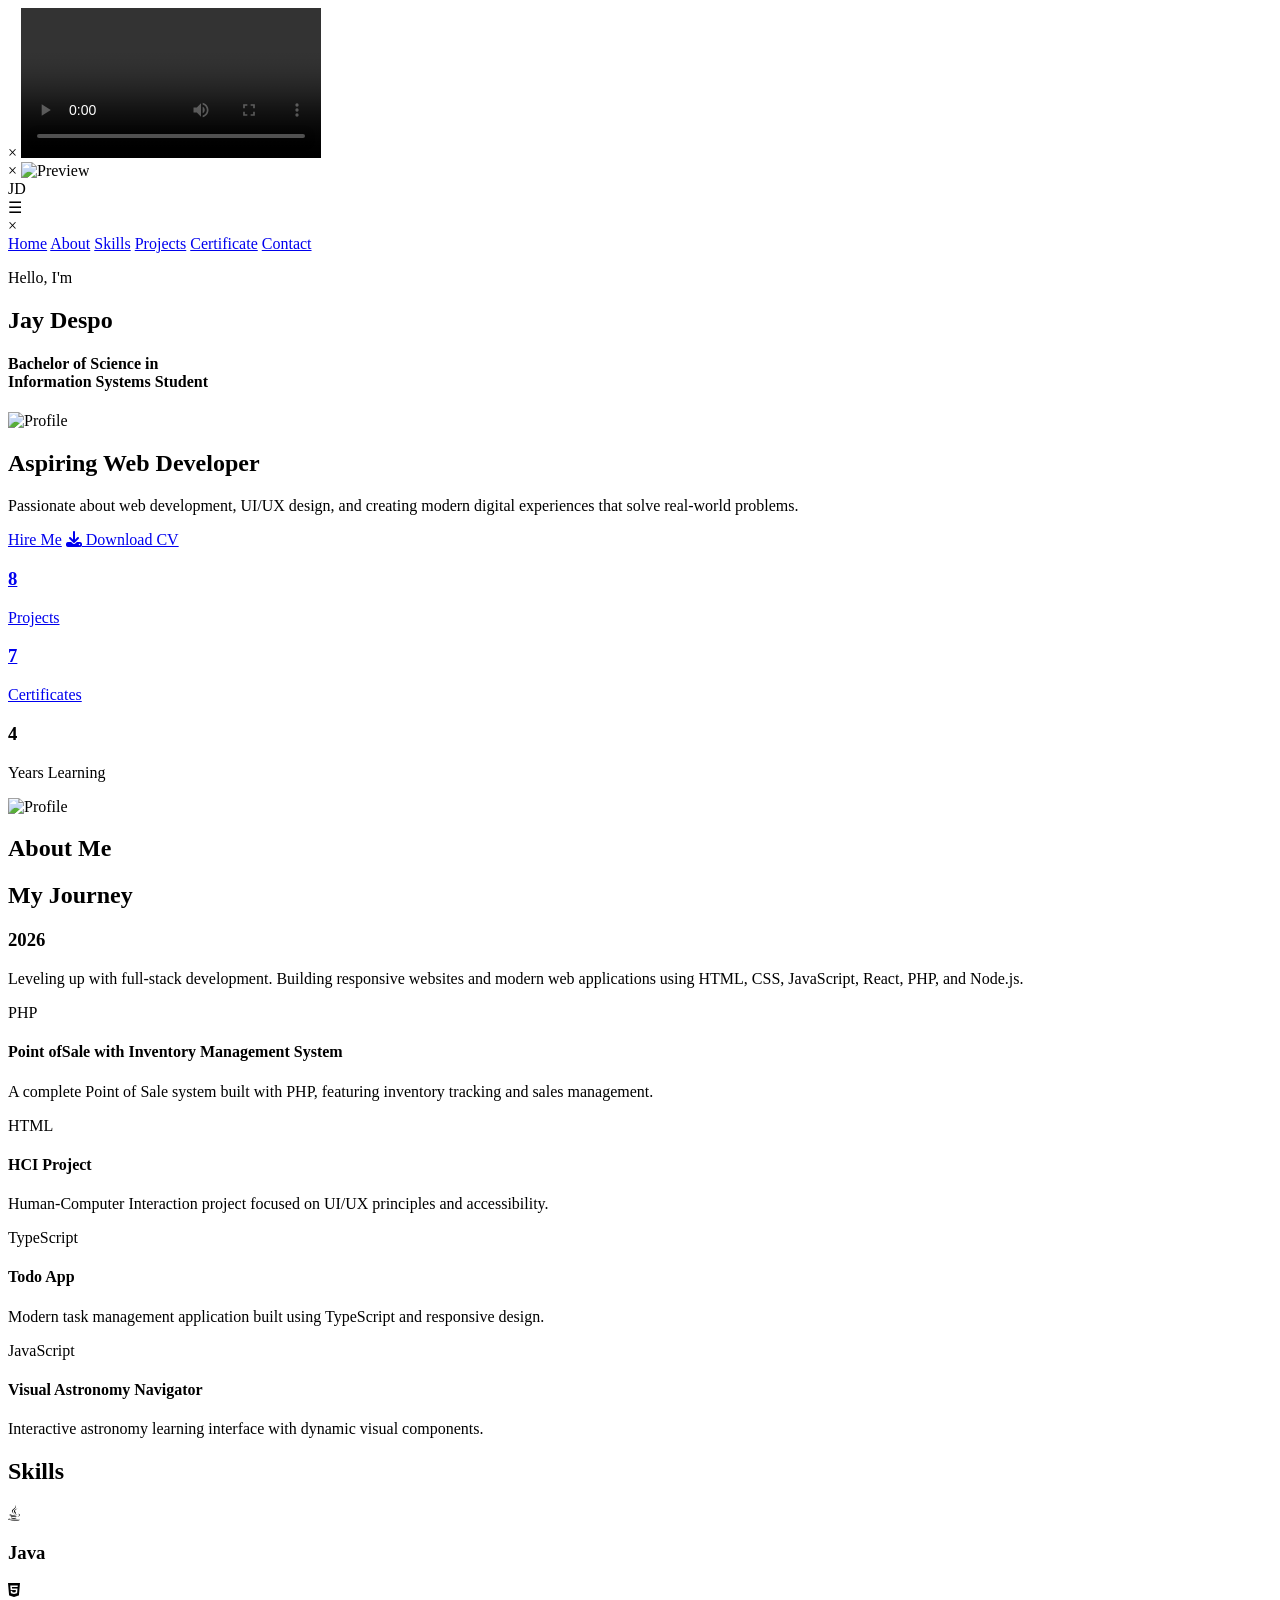
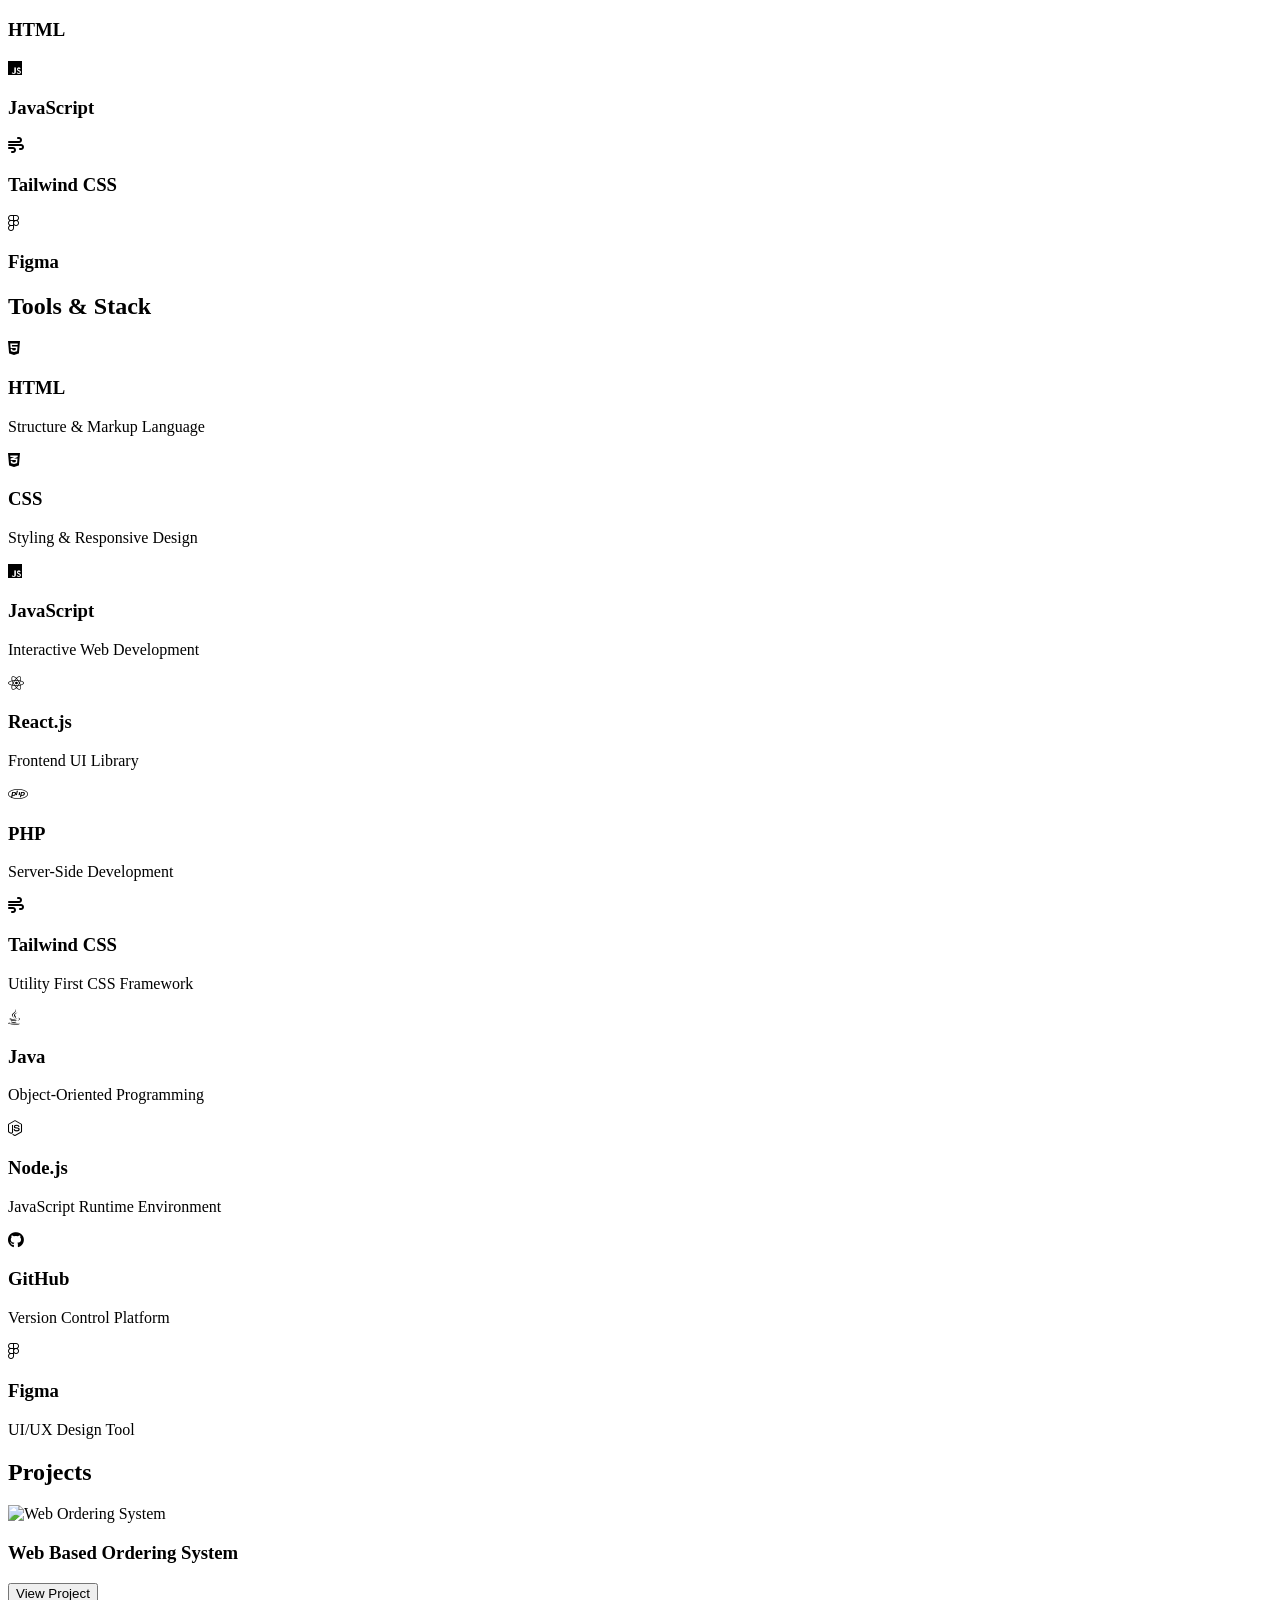
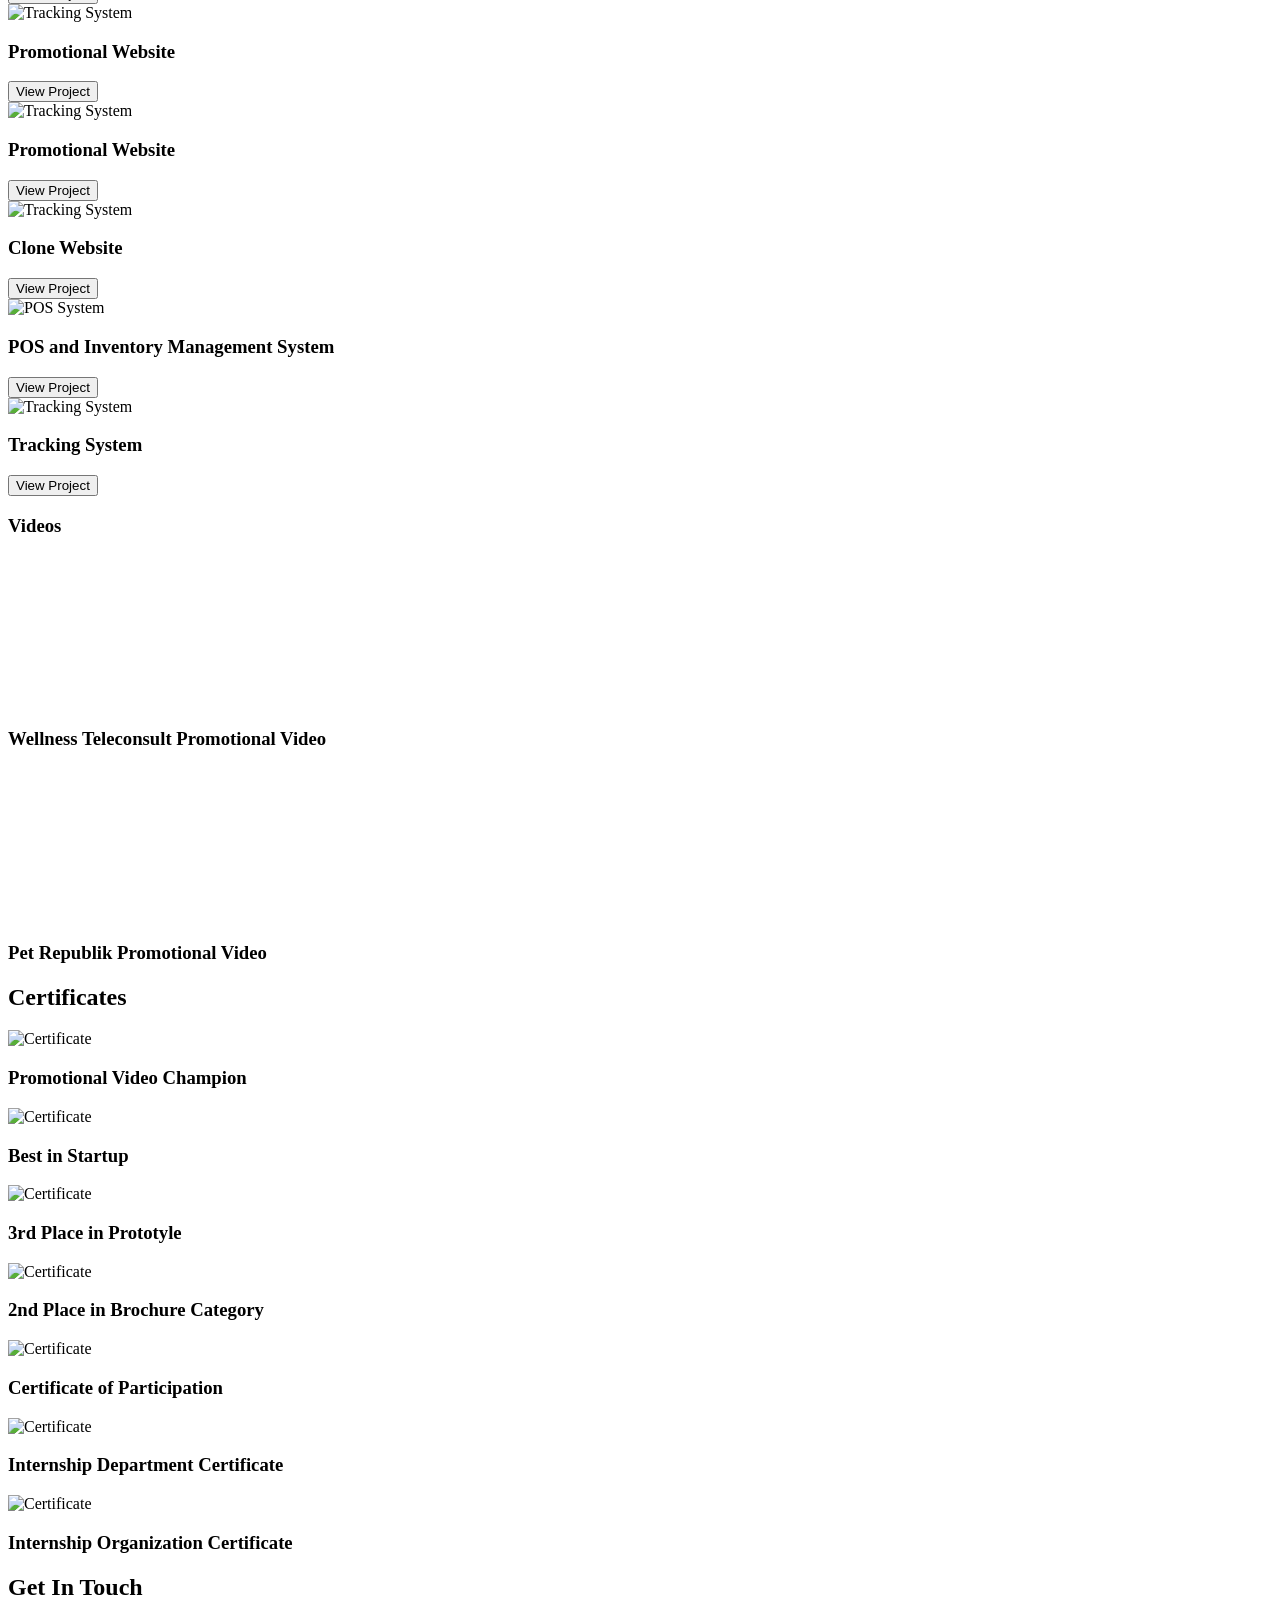
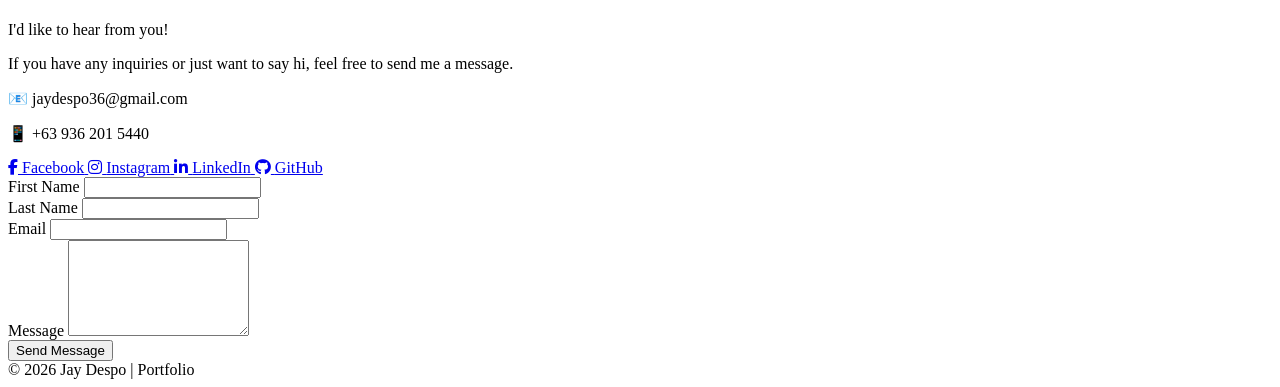
==== index.html @ 3d07c94f "Add initial portfolio website structure Initial commit of the portfolio website including sections f" ====
<!DOCTYPE html>
<html lang="en">
<head>
<meta charset="UTF-8">
<meta name="viewport" content="width=device-width, initial-scale=1.0">
<link rel="stylesheet"
href="https://cdnjs.cloudflare.com/ajax/libs/font-awesome/6.5.2/css/all.min.css">
<title>Jay Despo Portfolio</title>
<link rel="stylesheet" href="style.css">
</head>

<div id="videoModal" class="video-modal">
    <span class="close-modal">&times;</span>

    <video id="modalVideo" controls autoplay>
        Your browser does not support the video tag.
    </video>
</div>
<body>
<div class="lightbox" id="lightbox">
    <span class="close" id="closeLightbox">&times;</span>
    <img id="lightboxImg" src="" alt="Preview">
</div>

<nav>
    <div class="logo">JD</div>

    <div class="hamburger" id="hamburger">☰</div>

    <div class="sidebar" id="sidebar">
        <div class="close-btn" id="closeBtn">&times;</div>

        <a href="#home">Home</a>
        <a href="#about">About</a>
        <a href="#skills">Skills</a>
        <a href="#projects">Projects</a>
        <a href="#certificate">Certificate</a>
        <a href="#contact">Contact</a>
    </div>
</nav>

<!-- HOME -->

<section id="home" class="hero">

    <div class="hero-content">

        <div class="hero-left">

            <p class="intro">Hello, I'm</p>

            <h1>Jay Despo</h1>
           <h4 class="highlight">
            Bachelor of Science in
            <br class="mobile-br">
            Information Systems Student
            </h4>
            <div class="mobile-profile">
                <div class="profile-circle">
                <img src="image/MEEE.png" alt="Profile">
                </div>
            </div>
            <h2>Aspiring Web Developer</h2>
            <p class="description">
                Passionate about web development, UI/UX design,
                and creating modern digital experiences that solve
                real-world problems.
            </p>

            <div class="hero-buttons">
                <a href="#contact" class="btn primary">Hire Me</a>
                <a href="CV/DESPO_CV.pdf" download="Jay_Despo_CV.pdf" class="btn secondary">
                <i class="fas fa-download"></i> Download CV
                </a>
            </div>

            <div class="stats">

                <a href="#projects" class="stat-box">
                    <h3>8</h3>
                    <p>Projects</p>
                </a>

                <a href="#certificate" class="stat-box">
                    <h3>7</h3>
                    <p>Certificates</p>
                </a>

                <div class="stat-box">
                    <h3>4</h3>
                    <p>Years Learning</p>
                </div>

            </div>

        </div>

        <div class="hero-right">

            <div class="profile-circle">
                <img src="image/MEEE.png" alt="Profile">
            </div>

        </div>

    </div>

</section>

<!-- ABOUT -->

<section id="about">

    <h2 class="section-title">About Me</h2>
       <!-- <div class="about-content">
            <p>
                I am a Information System student with progressive experience in software development 
                and system implementation throughout my academic journey. During my first year, I developed a 
                basic Point of Sale (POS) system as part of my Programming 2 subject, which helped establish my 
                foundational programming skills.
            </p>
            <p>
                In my second year, I enhanced my technical capabilities by developing a POS system integrated with an 
                inventory management system. In addition, I participated in the development of a prototype startup project, 
                which strengthened my understanding of system design, planning, and user interface development.
            </p>
            <p>
                In my third year, I focused on web development by creating a promotional website. I also completed my 
                capstone project and research paper, further improving my analytical, problem-solving, and documentation skills.
            </p>
            <p>
                In my fourth year, I finalized my capstone project and completed my internship at the Panabo City Hall, 
                where I gained practical experience in a professional environment and further developed my technical, 
                communication, and teamwork skills.
            </p>
        </div> -->

<h2 class="section-title">My Journey</h2>
    

    <div class="timeline">

        <div class="timeline-year">
            <div class="year-dot"></div>
            <h3>2026</h3>
        </div>

            <div class="timeline-content">

                <p class="timeline-intro">
                    Leveling up with full-stack development. Building responsive
                    websites and modern web applications using HTML, CSS,
                    JavaScript, React, PHP, and Node.js.
                </p>

                <div class="timeline-card">
                    <span class="timeline-badge php">PHP</span>
                    <h4>Point ofSale with Inventory Management System</h4>
                    <p>
                        A complete Point of Sale system built with PHP,
                        featuring inventory tracking and sales  management.
                    </p>
                </div>

                <div class="timeline-card">
                    <span class="timeline-badge html">HTML</span>
                    <h4>HCI Project</h4>
                    <p>
                        Human-Computer Interaction project focused on
                        UI/UX principles and accessibility.
                    </p>
                </div>

                <div class="timeline-card">
                    <span class="timeline-badge ts">TypeScript</span>
                    <h4>Todo App</h4>
                    <p>
                        Modern task management application built using
                        TypeScript and responsive design.
                    </p>
                </div>

                <div class="timeline-card">
                    <span class="timeline-badge js">JavaScript</span>
                    <h4>Visual Astronomy Navigator</h4>
                    <p>
                        Interactive astronomy learning interface with
                        dynamic visual components.
                    </p>
                </div>
        </div>
    </div>
</section>
<!-- <section id="about">

    <h2 class="section-title">About Me</h2>

    <div class="about-content">
        <p>
            I am Jay Despo, an aspiring web developer passionate
            about creating modern websites and digital solutions.
            I enjoy learning new technologies and building projects
            that improve user experiences.
        </p>
    </div>

</section> -->
<!-- TOOLS & STACK -->
 <!-- SKILLS -->
<section id="skills">

    <h2 class="section-title">Skills</h2>

    <div class="skills-container">

        <div class="skill-card">
            <i class="fab fa-java"></i>
            <h3>Java</h3>
        </div>

        <div class="skill-card">
            <i class="fab fa-html5"></i>
            <h3>HTML</h3>
        </div>

        <div class="skill-card">
            <i class="fab fa-js"></i>
            <h3>JavaScript</h3>
        </div>

        <div class="skill-card">
            <i class="fas fa-wind"></i>
            <h3>Tailwind CSS</h3>
        </div>

        <div class="skill-card">
            <i class="fab fa-figma"></i>
            <h3>Figma</h3>
        </div>

    </div>

</section>
<section id="tools">
    <h2 class="section-title">Tools & Stack</h2>
    <div class="tools-grid">
        <div class="tool-card">
            <i class="fab fa-html5"></i>
            <div>
                <h3>HTML</h3>
                <p>Structure & Markup Language</p>
            </div>
        </div>

        <div class="tool-card">
            <i class="fab fa-css3-alt"></i>
            <div>
                <h3>CSS</h3>
                <p>Styling & Responsive Design</p>
            </div>
        </div>

        <div class="tool-card">
            <i class="fab fa-js"></i>
            <div>
                <h3>JavaScript</h3>
                <p>Interactive Web Development</p>
            </div>
        </div>

        <div class="tool-card">
            <i class="fab fa-react"></i>
            <div>
                <h3>React.js</h3>
                <p>Frontend UI Library</p>
            </div>
        </div>

        <div class="tool-card">
            <i class="fab fa-php"></i>
            <div>
                <h3>PHP</h3>
                <p>Server-Side Development</p>
            </div>
        </div>

        <div class="tool-card">
            <i class="fas fa-wind"></i>
            <div>
                <h3>Tailwind CSS</h3>
                <p>Utility First CSS Framework</p>
            </div>
        </div>

        <div class="tool-card">
            <i class="fab fa-java"></i>
            <div>
                <h3>Java</h3>
                <p>Object-Oriented Programming</p>
            </div>
        </div>

        <div class="tool-card">
            <i class="fab fa-node-js"></i>
            <div>
                <h3>Node.js</h3>
                <p>JavaScript Runtime Environment</p>
            </div>
        </div>

        <div class="tool-card">
            <i class="fab fa-github"></i>
            <div>
                <h3>GitHub</h3>
                <p>Version Control Platform</p>
            </div>
        </div>

        <div class="tool-card">
            <i class="fab fa-figma"></i>
            <div>
                <h3>Figma</h3>
                <p>UI/UX Design Tool</p>
            </div>
        </div>

    </div>

</section>

<!-- PROJECTS -->

<!-- PROJECTS -->
<section id="projects">

    <h2 class="section-title">Projects</h2>

    <div class="grid">

        <!-- Project 1 -->
        <div class="card">
            <img src="image/project1.png" alt="Web Ordering System">

            <div class="card-content">
                <h3>Web Based Ordering System</h3>

                <!-- <p>
                    A web-based ordering system that allows users to browse
                    products, place orders, and manage transactions through
                    a simple and user-friendly interface designed for online
                    food/business ordering.
                </p> -->

                <button class="view-btn"
                    onclick="openProject('https://petrepublik.shop/')">
                    View Project
                </button>
            </div>
        </div>

        <div class="card">
            <img src="image/entreppromotionalweb.png" alt="Tracking System">

            <div class="card-content">
                <h3>Promotional Website</h3>

                <!-- <p>
                    Wellness Teleconsult Application is dedicated to empowering individuals on their mental 
                    health journey. With a focus on compassion and innovation, we aim to foster resilience and 
                    understanding, building a healthier and more inclusive future for all.
                </p> -->
                <button class="view-btn"
                    onclick="openProject('https://wellnessteleconsultapp.framer.website/?fbclid=IwY2xjawSTUKdleHRuA2FlbQIxMQBzcnRjBmFwcF9pZAEwAAEeo2SmeFW7K7BgCJFvKSgXguCoanBTbcpC0aP1ct_quLiy9UyV2ppfsIj9LPI_aem_clH2IcFBm18TrBg6_8-9eQ')">
                    View Project
                </button>
            </div>
        </div>
        
         <div class="card">
            <img src="image/promotionalweb.png" alt="Tracking System">

            <div class="card-content">
                <h3>Promotional Website</h3>

                <!-- <p>
                    A frontend tracking system interface focused on organizing
                    and monitoring data visually, featuring a clean dashboard
                    layout for easier navigation and better user experience.
                </p> -->

                <button class="view-btn"
                    onclick="openProject('projects/promotional/TropicalPathway/index.html')">
                    View Project
                </button>
            </div>
        </div>

        <div class="card">
            <img src="image/sflix.png" alt="Tracking System">

            <div class="card-content">
                <h3>Clone Website</h3>

                <!-- <p>
                    A frontend tracking system interface focused on organizing
                    and monitoring data visually, featuring a clean dashboard
                    layout for easier navigation and better user experience.
                </p> -->

                <button class="view-btn"
                    onclick="openProject('projects/sflix/cloneweb/SFlix.html')">
                    View Project
                </button>
            </div>
        </div>

        <div class="card">
            <img src="image/project2.png" alt="POS System">

            <div class="card-content">
                <h3>POS and Inventory Management System</h3>

                <!-- <p>
                    A desktop-based Point of Sale and Inventory
                    Management System designed to efficiently track sales,
                    manage stock levels, and generate transaction records
                    for local business operations.
                </p> -->

                <button class="view-btn"
                    onclick="openProject('#')">
                    View Project
                </button>
            </div>
        </div>

        <!-- Project 2 -->


        <!-- Project 3 -->
        <div class="card">
            <img src="image/project3.png" alt="Tracking System">

            <div class="card-content">
                <h3>Tracking System</h3>
<!-- 
                <p>
                    A frontend tracking system interface focused on organizing
                    and monitoring data visually, featuring a clean dashboard
                    layout for easier navigation and better user experience.
                </p> -->

                <button class="view-btn"
                    onclick="openProject('#')">
                    View Project
                </button>
            </div>
        </div>
        
    </div>

<h3 class="videoss">Videos</h3>


<div class="gridd">

    <div class="cardd"
        onclick="window.open('image/Mindwell_Telehealth_Support (3).mp4', '_blank')">

        <video
            class="project-video"
            autoplay
            muted
            loop
            playsinline
            preload="auto">

            <source src="image/Mindwell_Telehealth_Support (3).mp4" type="video/mp4">
        </video>

        <div class="card-content">
            <h3>Wellness Teleconsult Promotional Video</h3>
        </div>
    </div>

    <div class="cardd"
        onclick="window.open('image/petrepublik.mp4', '_blank')">

        <video
            class="project-video"
            autoplay
            muted
            loop
            playsinline
            preload="auto">

            <source src="image/petrepublik.mp4" type="video/mp4">
        </video>

        <div class="card-content">
            <h3>Pet Republik Promotional Video</h3>
        </div>
    </div>

</div>




<!-- <div id="videoModal" class="video-modal">
    <span class="close-modal">&times;</span>

    <video id="modalVideo" controls autoplay>
        Your browser does not support the video tag.
    </video>
</div> -->



</section>

<!-- CERTIFICATE -->

<!-- <section id="certificate">

    <h2 class="section-title">Certificates</h2>

    <div class="certificate-grid">

        <div class="certificate">
            <img src="/image/certificate1.jpg" alt="Certificate 1">
        </div>

        <div class="certificate">
            <img src="/image/certificate2.jpg" alt="Certificate 2">
        </div>

    </div>

</section>

<!-- CONTACT -->
 <section id="certificate">

    <h2 class="section-title">Certificates</h2>

    <div class="grid">

        <div class="card">
            <img src="image/certificate1.png" alt="Certificate">
            <div class="card-content">
                <h3>Promotional Video Champion</h3>
                <p></p>
            </div>
        </div>

        <div class="card">
            <img src="image/certificate2.png" alt="Certificate">
            <div class="card-content">
                <h3>Best in Startup</h3>
                <p></p>
            </div>
        </div>
        <div class="card">
            <img src="image/certificatee.png" alt="Certificate">
            <div class="card-content">
                <h3>3rd Place in Prototyle</h3>
                <p></p>
            </div>
        </div>
        <div class="card">
            <img src="image/certificate6.png" alt="Certificate">
            <div class="card-content">
                <h3>2nd Place in Brochure Category</h3>
                <p></p>
            </div>
        </div>
         <div class="card">
            <img src="image/certificate7.png" alt="Certificate">
            <div class="card-content">
                <h3>Certificate of Participation</h3>
                <p></p>
            </div>
        </div>
        <div class="card">
            <img src="image/certificate3.png" alt="Certificate">
            <div class="card-content">
                <h3>Internship Department Certificate</h3>
                <p></p>
            </div>
        </div>
         <div class="card">
            <img src="image/certificate4.png" alt="Certificate">
            <div class="card-content">
                <h3>Internship Organization Certificate</h3>
                <p></p>
            </div>
        </div>

    </div>

</section>

<!-- <section id="contact" class="contact">

    <h2 class="section-title">Contact</h2>

    <p>Email: jaydespo36@email.com</p>
    <p>Phone: +63 936 201 5440</p>
    <p>Location: Panabo City Davao del Norte</p>

</section> --> 
 <section id="contact" class="contact-section">

        <div class="contact-container">

            <div class="contact-info">

                <h2>Get In Touch</h2>

                <p class="contact-subtitle">
                    I'd like to hear from you!
                </p>

                <p>
                    If you have any inquiries or just want to say hi,
                    feel free to send me a message.
                </p>

                <div class="contact-details">
                    <p>📧 jaydespo36@gmail.com</p>
                    <p>📱 +63 936 201 5440</p>
                </div>

<div class="social-links">

    <a href="https://www.facebook.com/jay.pasco.despo" target="_blank" class="social-btn">
        <i class="fab fa-facebook-f"></i>
        <span>Facebook</span>
    </a>

    <a href="https://www.instagram.com/stfu.jyyyyyy/" target="_blank" class="social-btn">
        <i class="fab fa-instagram"></i>
        <span>Instagram</span>
    </a>

    <a href="https://www.linkedin.com/in/despo-jay-977203312/" target="_blank" class="social-btn">
        <i class="fab fa-linkedin-in"></i>
        <span>LinkedIn</span>
    </a>

    <a href="https://github.com/jaydespo36-web" target="_blank" class="social-btn">
        <i class="fab fa-github"></i>
        <span>GitHub</span>
    </a>

</div>

            </div>

            <div class="contact-form">

                <form>

                    <div class="form-row">

                        <div class="input-group">
                            <label>First Name</label>
                            <input type="text">
                        </div>

                        <div class="input-group">
                            <label>Last Name</label>
                            <input type="text">
                        </div>

                    </div>

                    <div class="input-group">
                        <label>Email</label>
                        <input type="email">
                    </div>

                    <div class="input-group">
                        <label>Message</label>
                        <textarea rows="6"></textarea>
                    </div>

                    <button type="submit" class="send-btn">
                        Send Message
                    </button>

                </form>

            </div>

        </div>

    </section>

<footer>
    © 2026 Jay Despo | Portfolio
</footer>

<script src="script.js"></script>
</body>
</html>
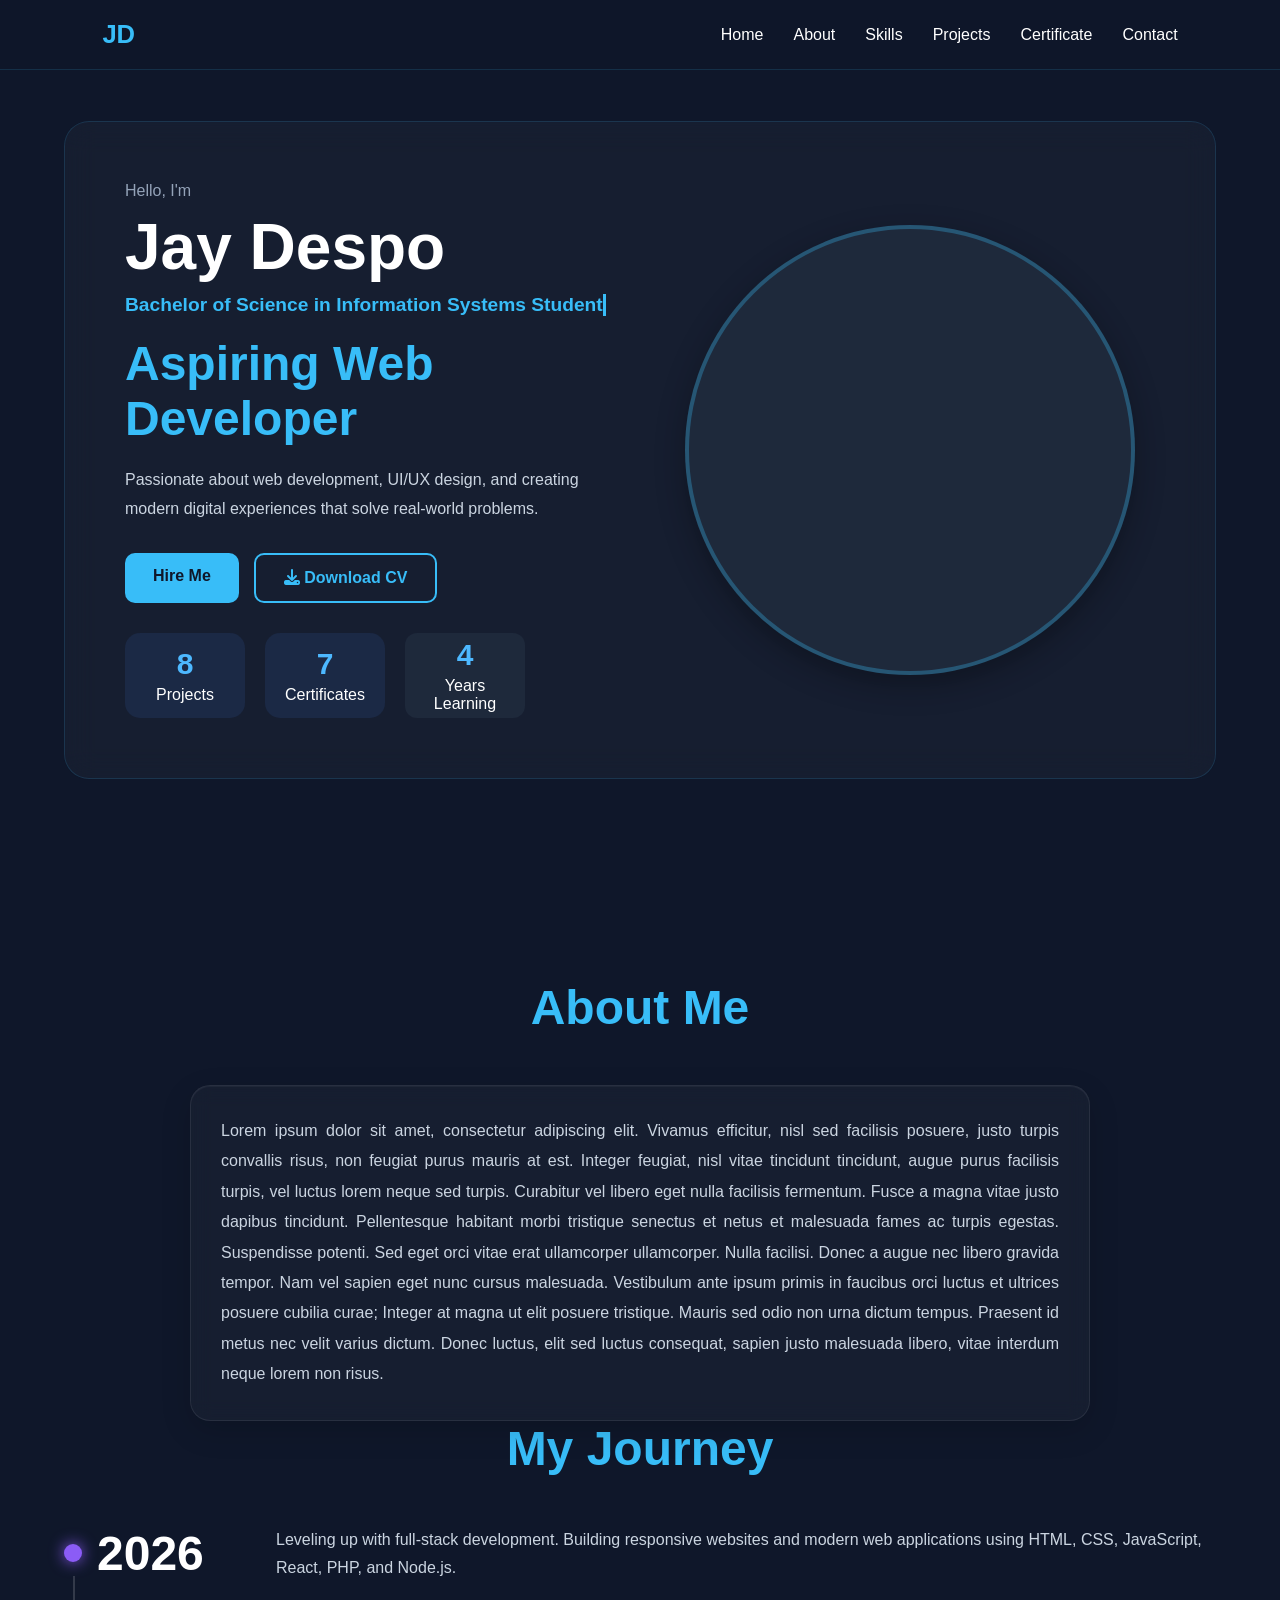
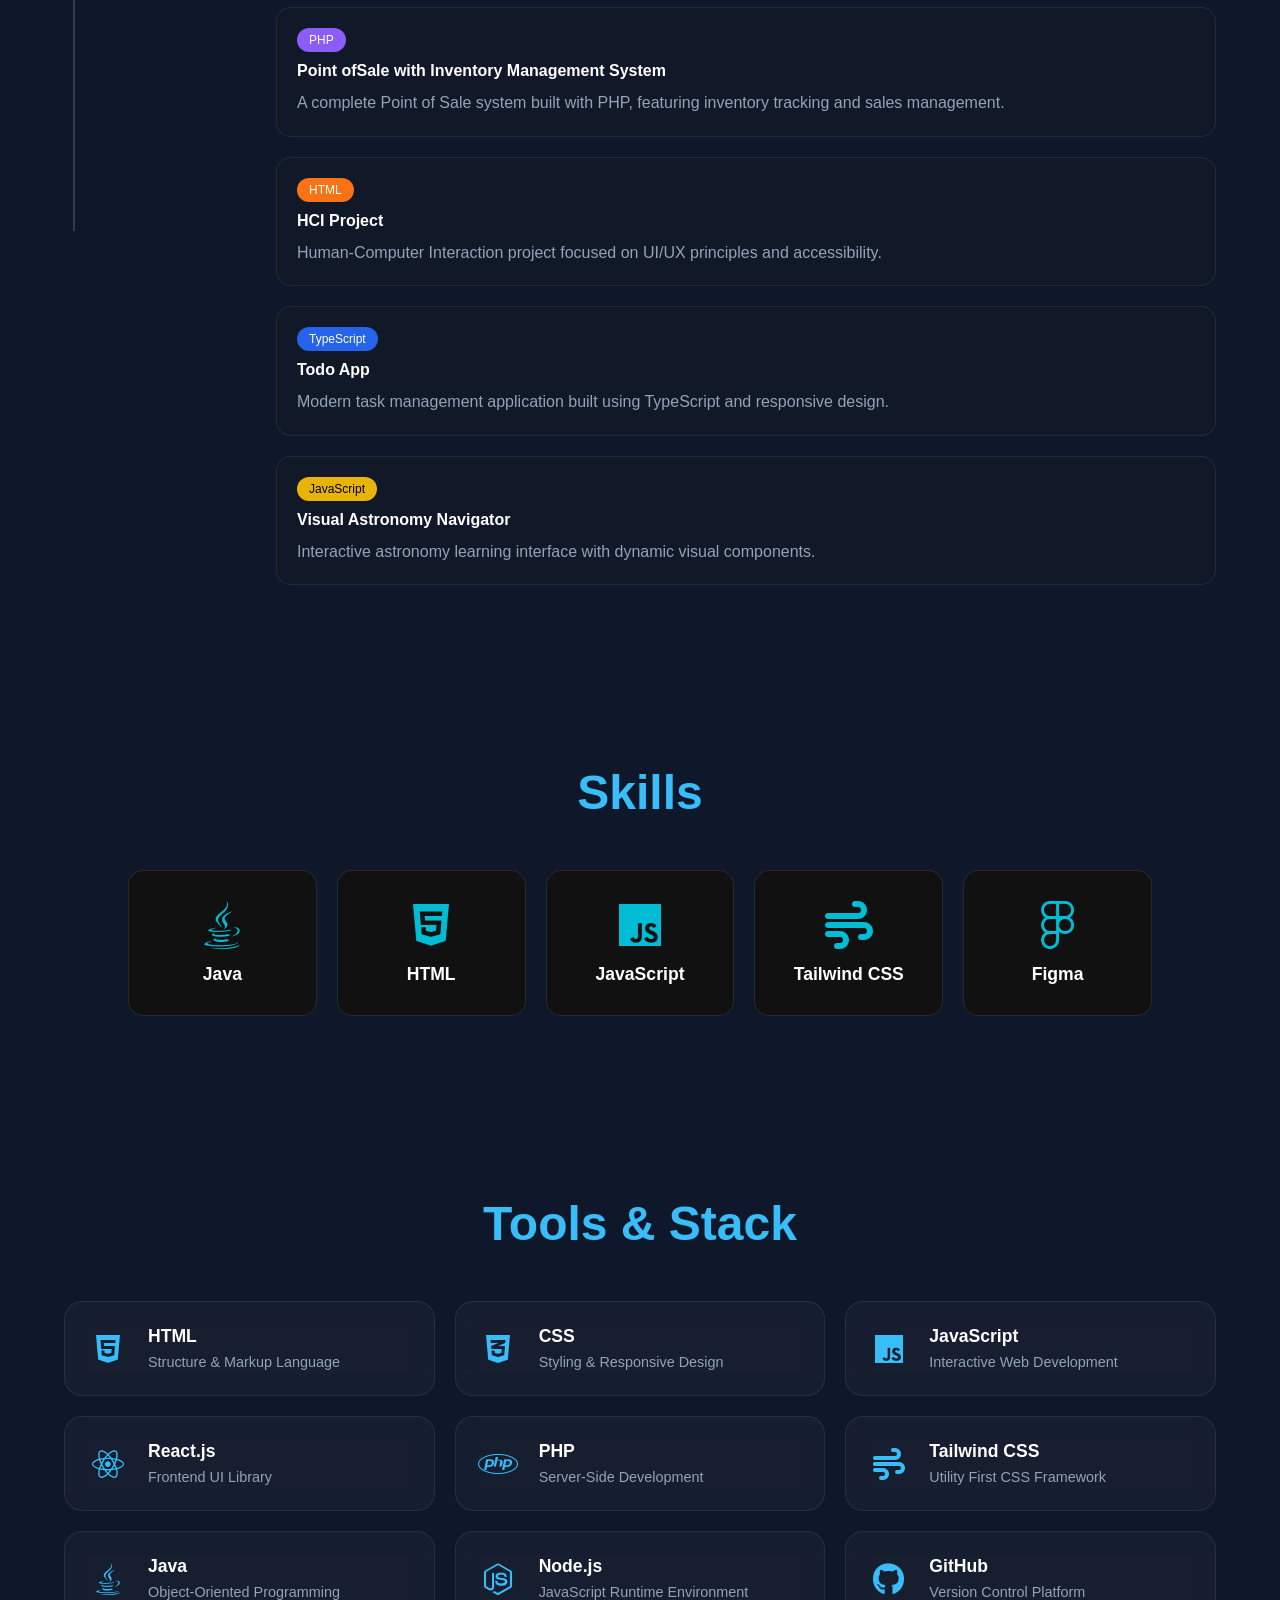
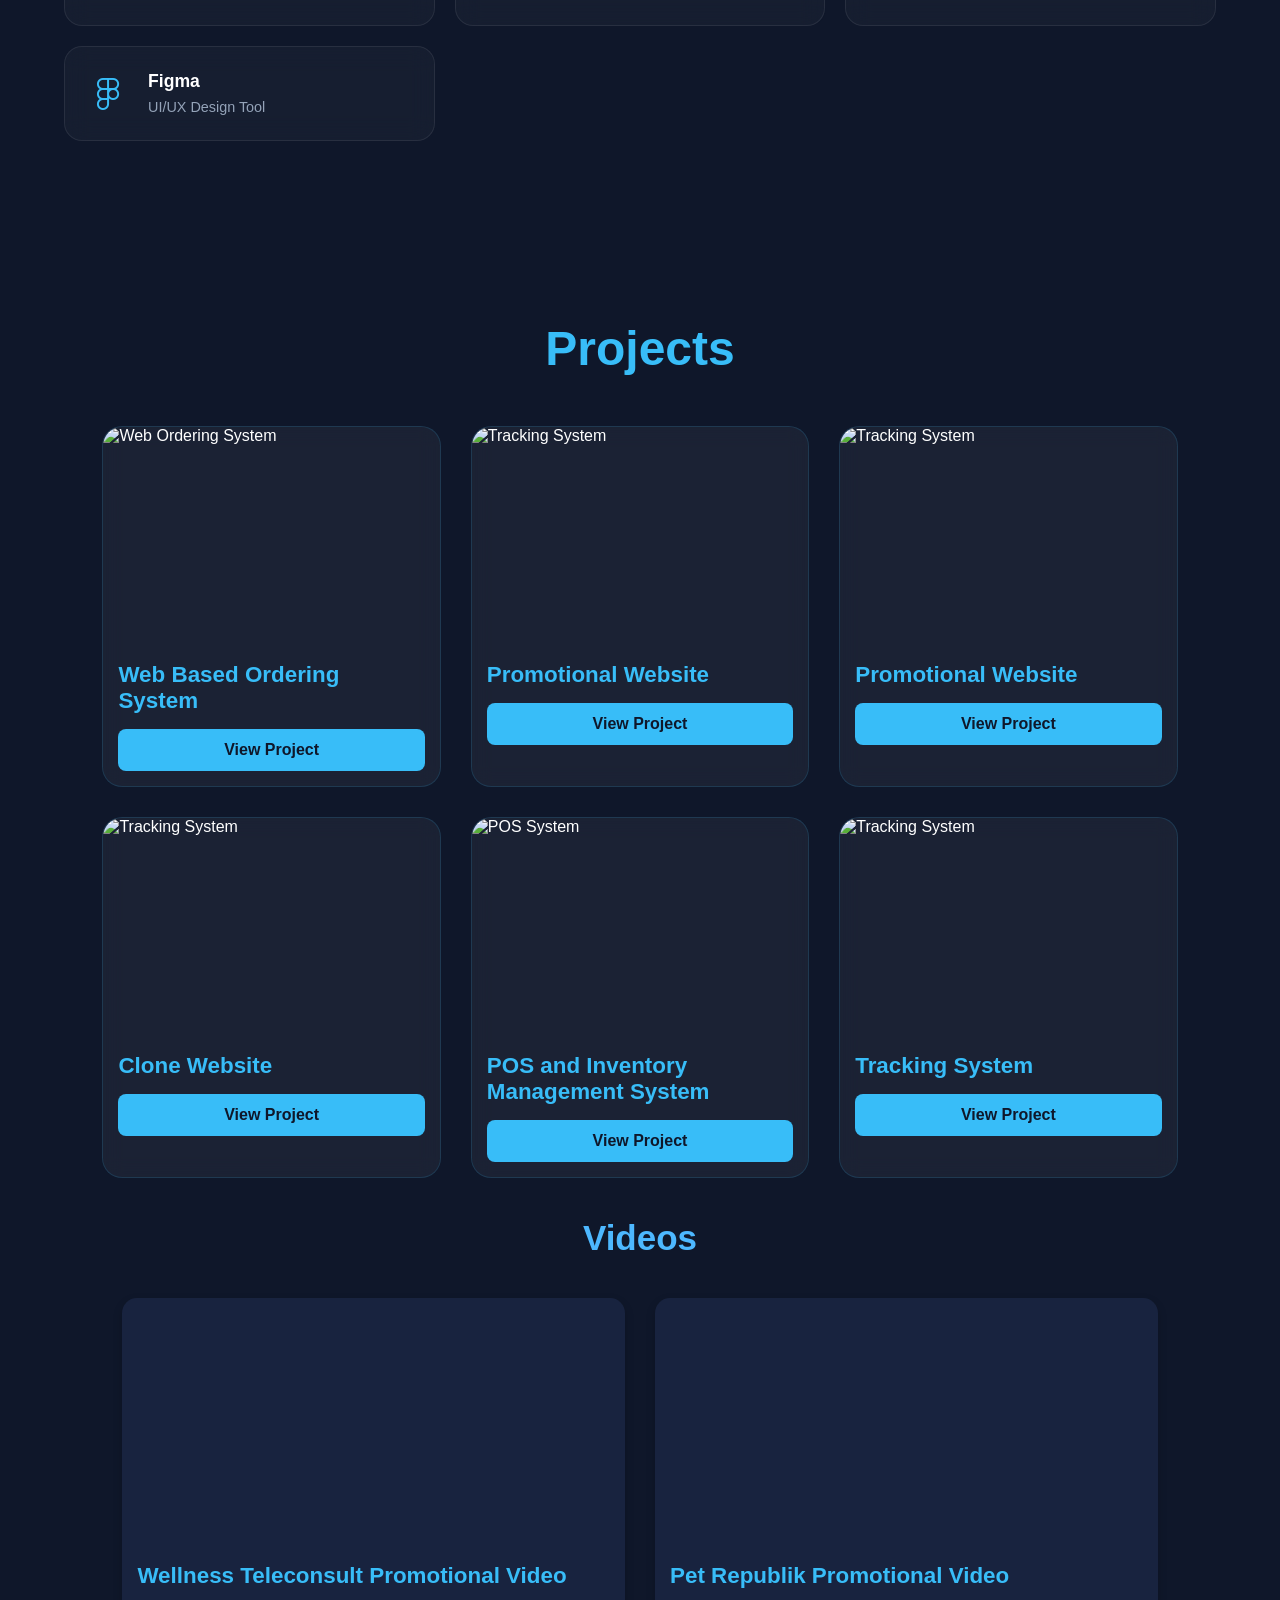
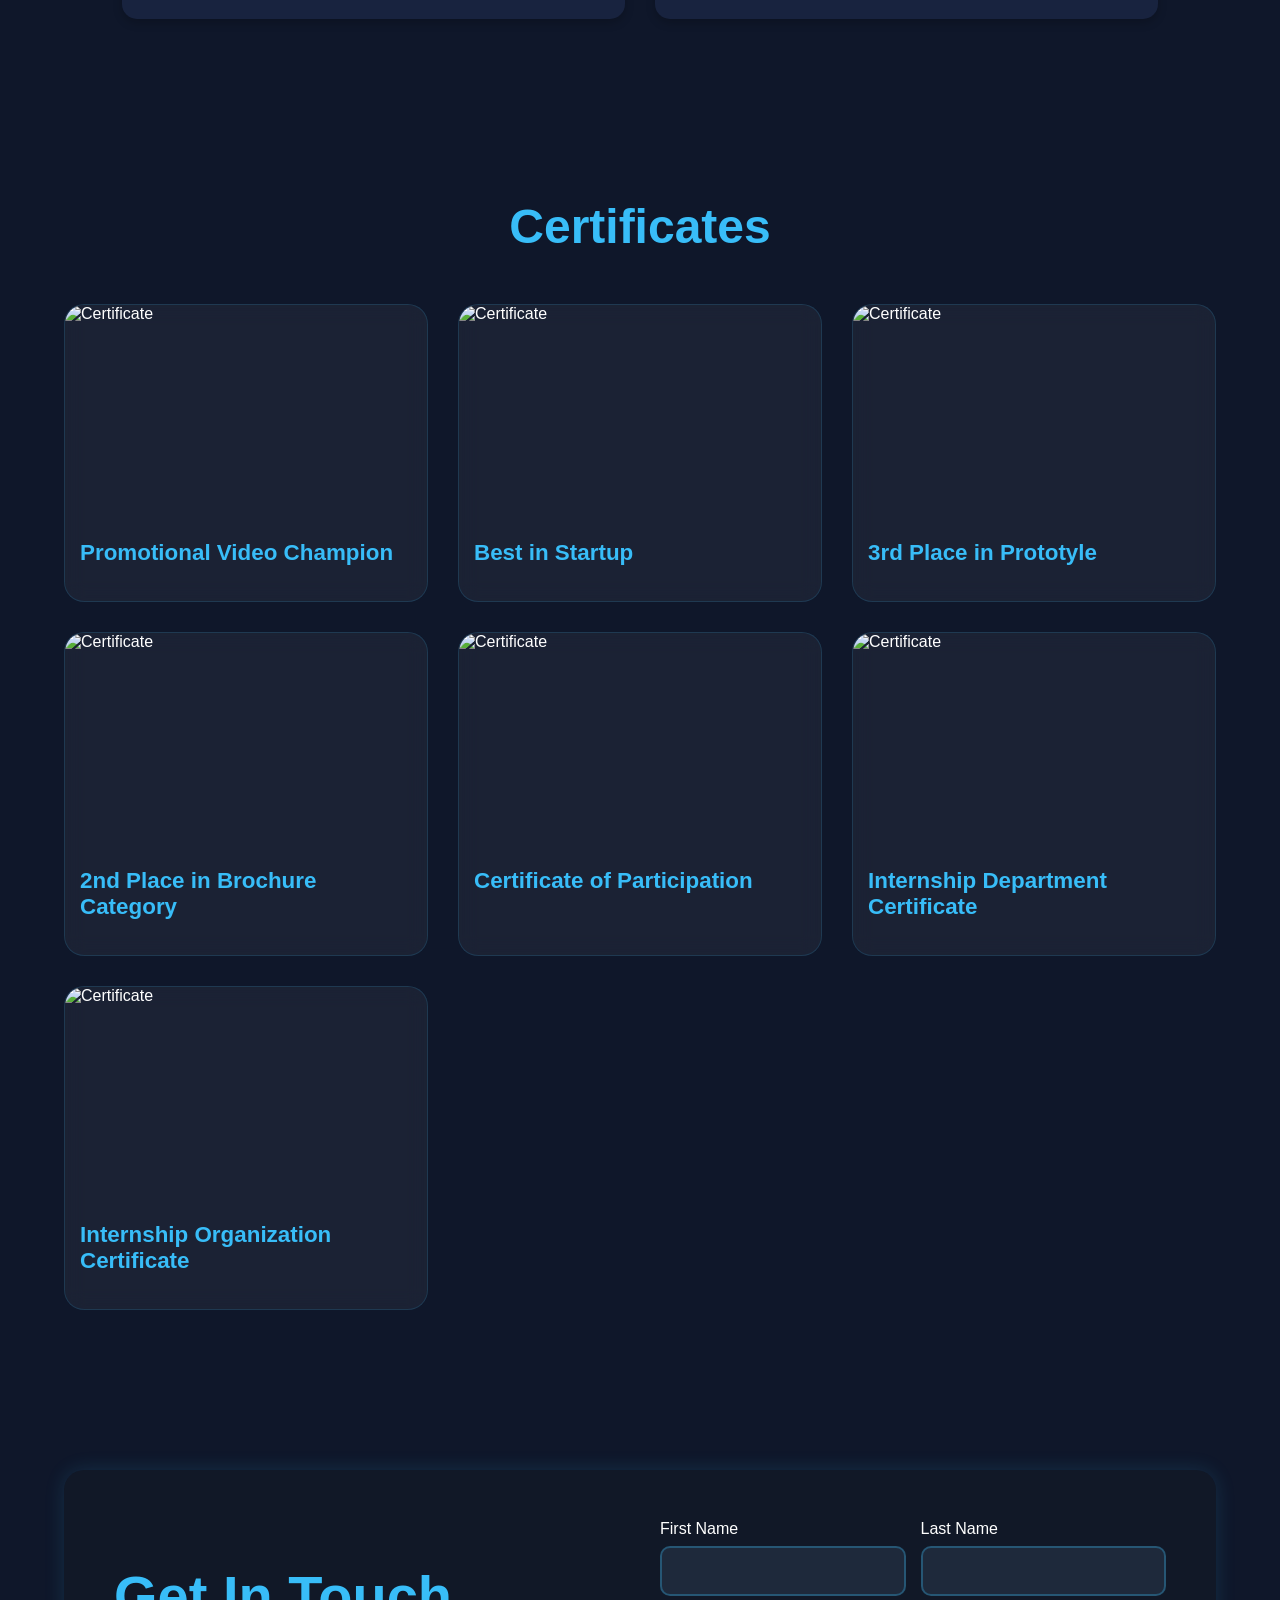
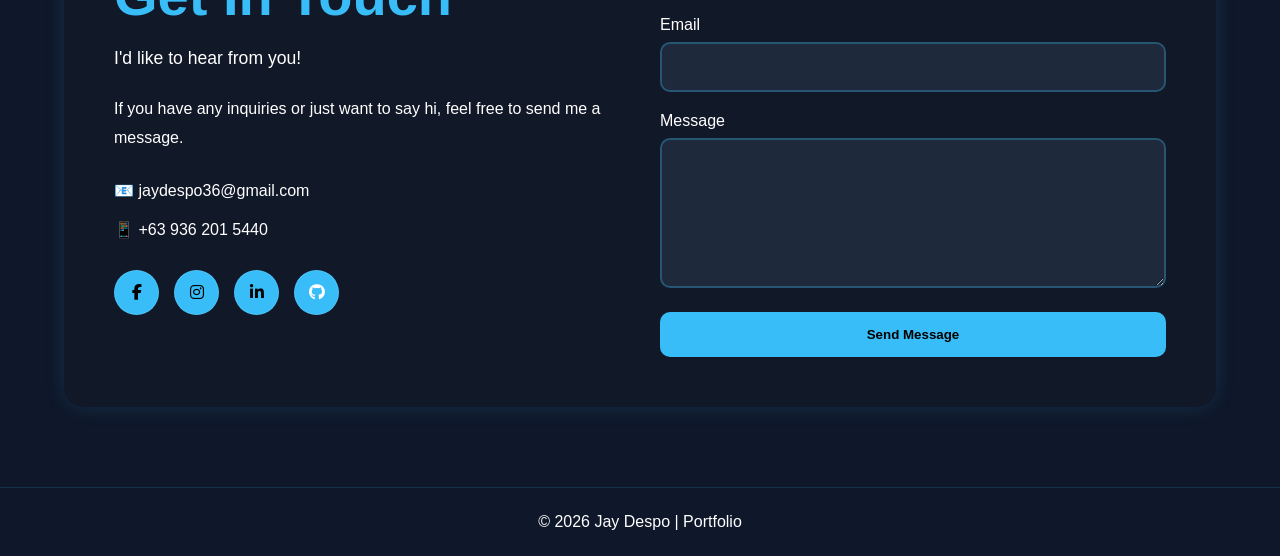
==== commit 159e4109: "Update index.html" ====
--- a/index.html
+++ b/index.html
@@ -112,8 +112,17 @@
 <section id="about">
 
     <h2 class="section-title">About Me</h2>
-       <!-- <div class="about-content">
-            <p>
+       <div class="about-content">
+            <p> Lorem ipsum dolor sit amet, consectetur adipiscing elit. Vivamus efficitur, nisl sed facilisis posuere, justo turpis convallis risus, 
+    non feugiat purus mauris at est. Integer feugiat, nisl vitae tincidunt tincidunt, augue purus facilisis turpis, vel luctus lorem neque sed turpis.
+    Curabitur vel libero eget nulla facilisis fermentum. Fusce a magna vitae justo dapibus tincidunt. Pellentesque habitant morbi tristique senectus 
+    et netus et malesuada fames ac turpis egestas. Suspendisse potenti. Sed eget orci vitae erat ullamcorper ullamcorper. Nulla facilisi. Donec a augue 
+    nec libero gravida tempor. Nam vel sapien eget nunc cursus malesuada. Vestibulum ante ipsum primis in faucibus orci luctus et ultrices posuere cubilia 
+    curae; Integer at magna ut elit posuere tristique. Mauris sed odio non urna dictum tempus. Praesent id metus nec velit varius dictum. Donec luctus,
+    elit sed luctus consequat, sapien justo malesuada libero, vitae interdum neque lorem non risus.</p>
+
+    
+         <!--    <p>
                 I am a Information System student with progressive experience in software development 
                 and system implementation throughout my academic journey. During my first year, I developed a 
                 basic Point of Sale (POS) system as part of my Programming 2 subject, which helped establish my 
@@ -133,8 +142,9 @@
                 where I gained practical experience in a professional environment and further developed my technical, 
                 communication, and teamwork skills.
             </p>
-        </div> -->
-
+            -->
+
+        </div>
 <h2 class="section-title">My Journey</h2>
     
 
--- a/style.css
+++ b/style.css
@@ -0,0 +1,1911 @@
+:root {
+    --color-background: #0F172A;
+    --color-foreground: #38BDF8;
+    --color-text: #FFFFFF;
+}
+
+/* RESET */
+* {
+    margin: 0;
+    padding: 0;
+    box-sizing: border-box;
+    font-family: 'Segoe UI', sans-serif;
+    scroll-behavior: smooth;
+}
+
+body {
+    background: var(--color-background);
+    color: var(--color-text);
+}
+
+/* =========================
+   NAVBAR
+========================= */
+
+/* NAVBAR */
+nav{
+    position:fixed;
+    top:0;
+    width:100%;
+    padding:20px 8%;
+    display:flex;
+    justify-content:space-between;
+    align-items:center;
+    background:rgba(15,23,42,.95);
+    backdrop-filter:blur(10px);
+    z-index:1000;
+    border-bottom:1px solid rgba(56,189,248,.15);
+}
+
+/* LOGO */
+.logo{
+    font-size:1.6rem;
+    font-weight:700;
+    color:var(--color-foreground);
+}
+
+/* HAMBURGER ICON */
+.hamburger{
+    font-size:30px;
+    color:white;
+    cursor:pointer;
+    display:none;
+}
+
+/* SIDEBAR MENU */
+/* .sidebar{
+    position:fixed;
+    top:0;
+    right:-260px;
+    width:260px;
+    height:100vh;
+    background:#0F172A;
+    display:flex;
+    flex-direction:column;
+    padding:70px 25px;
+    gap:20px;
+    transition:0.3s ease;
+    z-index:2000;
+    border-left:1px solid rgba(56,189,248,.2);
+} */
+
+.sidebar{
+    display:flex;
+    gap:30px;
+    align-items:center;
+}
+
+.sidebar a{
+    color:white;
+    text-decoration:none;
+    transition:.3s;
+}
+
+/* OPEN STATE */
+.sidebar.active{
+    right:0;
+}
+
+/* SIDEBAR LINKS */
+/* .sidebar a{
+    text-decoration:none;
+    color:white;
+    font-size:18px;
+    transition:0.3s;
+} */
+
+.sidebar a:hover{
+    color:var(--color-foreground);
+} 
+/* CLOSE BUTTON */
+/* .close-btn{
+    position:absolute;
+    top:15px;
+    right:15px;
+    font-size:30px;
+    color:white;
+    cursor:pointer;
+}  */
+ .close-btn{
+    display:none;
+}
+.hamburger{
+    display:none;
+}
+
+/* MOBILE SHOW HAMBURGER */
+@media(max-width:768px){
+    @media(max-width:768px){
+
+    .hamburger{
+        display:block;
+        font-size:28px;
+        color:white;
+        cursor:pointer;
+    }
+
+    .sidebar{
+        position:fixed;
+        top:0;
+        right:-260px;
+        width:260px;
+        height:100vh;
+        background:#0F172A;
+        flex-direction:column;
+        align-items:flex-start;
+        padding:70px 25px;
+        gap:20px;
+        transition:.3s;
+        border-left:1px solid rgba(56,189,248,.2);
+    }
+
+    .sidebar.active{
+        right:0;
+    }
+
+    .close-btn{
+        display:block;
+        position:absolute;
+        top:15px;
+        right:15px;
+        font-size:30px;
+        cursor:pointer;
+    }
+}
+}
+
+/* =========================
+   SECTIONS
+========================= */
+
+section {
+    padding: 80px 5%;
+}
+
+.section-title {
+    text-align: center;
+    color: var(--color-foreground);
+    margin-bottom: 50px;
+    font-size: clamp(2rem, 5vw, 2.5rem);
+}
+
+/* =========================
+   HERO SECTION
+========================= */
+
+.hero {
+    min-height: 100vh;
+    display: flex;
+    justify-content: center;
+    align-items: center;
+}
+
+.hero-content {
+    width: 100%;
+    max-width: 1300px;
+    display: grid;
+    grid-template-columns: 1fr 1fr;
+    gap: 50px;
+    align-items: center;
+
+    background: rgba(255, 255, 255, .03);
+    border: 1px solid rgba(56, 189, 248, .15);
+    padding: 60px;
+    border-radius: 25px;
+    backdrop-filter: blur(15px);
+}
+
+.intro {
+    color: #94A3B8;
+    margin-bottom: 10px;
+}
+
+.hero-left h1 {
+    font-size: clamp(2.5rem, 6vw, 4rem);
+    margin-bottom: 10px;
+}
+
+.hero-left h2 {
+    color: var(--color-foreground);
+    font-size: clamp(1.5rem, 5vw, 3rem);
+    margin-bottom: 20px;
+}
+
+.description {
+    color: #CBD5E1;
+    max-width: 500px;
+    line-height: 1.8;
+}
+
+/* BUTTONS */
+.hero-buttons {
+    display: flex;
+    gap: 15px;
+    margin-top: 30px;
+}
+
+.btn {
+    padding: 14px 28px;
+    text-decoration: none;
+    border-radius: 10px;
+    font-weight: 600;
+    transition: .3s;
+}
+
+.primary {
+    background: var(--color-foreground);
+    color: #0F172A;
+}
+
+.primary:hover {
+    transform: translateY(-3px);
+}
+
+.secondary {
+    border: 2px solid var(--color-foreground);
+    color: var(--color-foreground);
+}
+
+.secondary:hover {
+    background: var(--color-foreground);
+    color: #0F172A;
+}
+
+/* STATS */
+.stats {
+    display: flex;
+    gap: 20px;
+    margin-top: 40px;
+    flex-wrap: wrap;
+}
+
+.stats div {
+    background: #1E293B;
+    padding: 20px;
+    border-radius: 12px;
+    text-align: center;
+    min-width: 120px;
+}
+
+.stats h3 {
+    color: var(--color-foreground);
+}
+
+/* HERO IMAGE */
+.hero-right {
+    display: flex;
+    justify-content: center;
+}
+
+.profile-circle {
+    width: min(100%, 450px);
+    aspect-ratio: 1/1;
+    border-radius: 50%;
+    background: #1E293B;
+    overflow: hidden;
+    border: 4px solid rgba(56, 189, 248, .3);
+    display: flex;
+    justify-content: center;
+    align-items: center;
+}
+
+.profile-circle img {
+    width: 100%;
+    height: 100%;
+    object-fit: cover;
+}
+
+/* =========================
+   ABOUT
+========================= */
+
+.about-content {
+    max-width: 900px;
+    margin: auto;
+    text-align: center;
+    line-height: 1.8;
+}
+
+/* =========================
+   PROJECTS
+========================= */
+
+.grid {
+    display: grid;
+    grid-template-columns: repeat(auto-fit, minmax(300px, 1fr));
+    gap: 30px;
+}
+
+.card {
+    background: #1E293B;
+    border-radius: 15px;
+    overflow: hidden;
+    transition: .3s;
+}
+
+.card img {
+    width: 100%;
+    height: 220px;
+    object-fit: cover;
+    display: block;
+}
+
+.card:hover {
+    transform: translateY(-10px);
+}
+
+.placeholder {
+    height: 220px;
+    background: linear-gradient(135deg, #334155, #475569);
+    display: flex;
+    justify-content: center;
+    align-items: center;
+    color: var(--color-foreground);
+    font-weight: bold;
+}
+
+.card-content {
+    padding: 20px;
+}
+
+.card-content h3 {
+    color: var(--color-foreground);
+    margin-bottom: 10px;
+}
+
+/* =========================
+   CERTIFICATES
+========================= */
+
+.certificate-grid {
+    display: grid;
+    grid-template-columns: repeat(auto-fit, minmax(280px, 1fr));
+    gap: 30px;
+}
+
+.certificate {
+    background: #1E293B;
+    border-radius: 15px;
+    overflow: hidden;
+    transition: .3s;
+}
+
+.certificate:hover {
+    transform: translateY(-8px);
+}
+
+.certificate img {
+    width: 100%;
+    display: block;
+    object-fit: cover;
+}
+
+/* =========================
+   CONTACT
+========================= */
+
+.contact {
+    text-align: center;
+}
+
+.contact p {
+    margin: 15px 0;
+    font-size: 1.1rem;
+}
+
+/* =========================
+   FOOTER
+========================= */
+
+footer {
+    text-align: center;
+    padding: 25px;
+    border-top: 1px solid rgba(56, 189, 248, .15);
+}
+
+/* =========================
+   LIGHTBOX
+========================= */
+
+.lightbox {
+    position: fixed;
+    top: 0;
+    left: 0;
+    width: 100%;
+    height: 100%;
+    background: rgba(0, 0, 0, 0.6);
+    backdrop-filter: blur(10px);
+    display: none;
+    justify-content: center;
+    align-items: center;
+    z-index: 2000;
+}
+
+.lightbox img {
+    width: 80%;
+    max-width: 1000px;
+    max-height: 80vh;
+    border-radius: 15px;
+    box-shadow: 0 10px 30px rgba(0, 0, 0, 0.5);
+}
+
+.close {
+    position: absolute;
+    top: 20px;
+    right: 30px;
+    font-size: 40px;
+    color: white;
+    cursor: pointer;
+    user-select: none;
+}
+
+.contact-section{
+    padding:80px 5%;
+    background:var(--color-background);
+}
+
+.contact-container{
+    max-width:1200px;
+    width:100%;
+    margin:auto;
+    display:flex;
+    flex-wrap:wrap;
+    gap:40px;
+    justify-content:space-between;
+    align-items:center;
+
+    background:#111827;
+    border-radius:20px;
+    padding:50px;
+    box-shadow:0 0 20px rgba(56,189,248,.15);
+    transform-style: preserve-3d;
+    transition:
+        transform 0.2s ease,
+        box-shadow 0.3s ease;
+
+    cursor: default;
+}
+.contact-container:hover{
+    box-shadow:
+        0 20px 40px rgba(0,0,0,.3),
+        0 0 30px rgba(56,189,248,.25);
+}
+
+.contact-info,
+.contact-form{
+    flex:1 1 450px;
+    min-width:280px;
+    transform: translateZ(30px);
+}
+@keyframes floating{
+    0%{
+        transform: translateY(0px);
+    }
+    50%{
+        transform: translateY(-10px);
+    }
+    100%{
+        transform: translateY(0px);
+    }
+}
+
+.contact-container{
+    animation: floating 5s ease-in-out infinite;
+}
+
+.contact-info h2{
+    font-size:clamp(2rem, 5vw, 3.5rem);
+    color:var(--color-foreground);
+    margin-bottom:15px;
+}
+
+.contact-subtitle{
+    font-size:1.1rem;
+    margin-bottom:20px;
+}
+
+.contact-info p{
+    line-height:1.8;
+}
+
+.contact-details{
+    margin-top:25px;
+}
+
+.contact-details p{
+    margin-bottom:10px;
+}
+
+.social-links{
+    display:flex;
+    flex-wrap:wrap;
+    gap:15px;
+    margin-top:25px;
+}
+
+.social-links a{
+    width:45px;
+    height:45px;
+    display:flex;
+    justify-content:center;
+    align-items:center;
+    text-decoration:none;
+    border-radius:50%;
+    background:var(--color-foreground);
+    color:#000;
+    font-weight:bold;
+    transition:.3s;
+}
+
+.social-links a:hover{
+    transform:translateY(-4px);
+}
+
+/* FORM */
+
+.form-row{
+    display:flex;
+    gap:15px;
+}
+
+.input-group{
+    width:100%;
+    margin-bottom:20px;
+}
+
+.input-group label{
+    display:block;
+    margin-bottom:8px;
+}
+
+.input-group input,
+.input-group textarea{
+    width:100%;
+    padding:14px;
+    border:2px solid rgba(56,189,248,.3);
+    border-radius:10px;
+    background:#1E293B;
+    color:white;
+    outline:none;
+    font-size:1rem;
+}
+
+.input-group textarea{
+    resize:vertical;
+    min-height:150px;
+}
+
+.input-group input:focus,
+.input-group textarea:focus{
+    border-color:var(--color-foreground);
+}
+
+.send-btn{
+    width:100%;
+    padding:15px;
+    border:none;
+    border-radius:10px;
+    background:var(--color-foreground);
+    color:#000;
+    font-weight:600;
+    cursor:pointer;
+    transition:.3s;
+}
+
+.send-btn:hover{
+    transform:translateY(-3px);
+}
+.social-links{
+    display:flex;
+    flex-wrap:wrap;
+    gap:15px;
+    margin-top:25px;
+}
+
+.social-btn{
+    position:relative;
+
+    width:55px;
+    height:55px;
+
+    display:flex;
+    justify-content:center;
+    align-items:center;
+
+    overflow:hidden;
+
+    border-radius:50px;
+
+    text-decoration:none;
+
+    background:rgba(255,255,255,.05);
+
+    border:1px solid rgba(255,255,255,.1);
+
+    transition:.4s ease;
+
+    backdrop-filter:blur(10px);
+}
+
+/* EXPANDING WIDTH */
+
+.social-btn:hover{
+    width:170px;
+}
+
+/* ICON */
+
+.social-btn{
+    position:relative;
+
+    width:60px;
+    height:60px;
+
+    border-radius:999px;
+
+    overflow:hidden;
+
+    transition:
+        width .45s cubic-bezier(.22,1,.36,1),
+        transform .35s ease,
+        box-shadow .35s ease;
+}
+
+.social-btn:hover{
+    width:180px;
+
+    border-radius:999px; /* KEEP IT FULLY ROUNDED */
+
+    transform:translateY(-4px);
+}
+.social-btn,
+.social-btn:hover{
+    border-radius:60px;
+}
+.social-btn{
+    width:60px;
+    height:60px;
+}
+
+.social-btn:hover{
+    width:150px;
+}
+
+/* EXPAND LIKE THE PHOTO BUTTON */
+
+.social-btn::before{
+    content:"";
+
+    position:absolute;
+    inset:1px;
+
+    border-radius:9px;
+
+    background:
+    linear-gradient(
+        180deg,
+        rgba(255,255,255,.18),
+        rgba(255,255,255,.03)
+    );
+
+    opacity:0;
+
+    transition:.4s ease;
+}
+
+.social-btn:hover::before{
+    opacity:1;
+}
+
+/* TITLE */
+
+.social-btn span{
+    position:absolute;
+
+    color:white;
+
+    font-weight:600;
+
+    letter-spacing:.5px;
+
+    opacity:0;
+
+    transform:scale(0);
+
+    transition:.35s ease;
+
+    z-index:2;
+}
+
+/* TITLE APPEARS */
+
+.social-btn:hover span{
+    opacity:1;
+    transform:scale(1);
+}
+.social-btn::before{
+    content:"";
+    position:absolute;
+    inset:0;
+    opacity:0;
+    transition:.4s ease;
+    background:linear-gradient(
+        35deg,
+        #38BDF8,
+        #8B5CF6
+    );
+}
+
+.social-btn:hover::before{
+    opacity:1;
+}
+.social-btn::after{
+    content:"";
+
+    position:absolute;
+    inset:0;
+
+    border-radius:9px;
+
+    background:
+    linear-gradient(
+        135deg,
+        #ff9966,
+        #ff5e62
+    );
+
+    opacity:0;
+
+    transition:.4s ease;
+
+    z-index:-1;
+}
+
+.social-btn:hover{
+
+    width:180px;
+
+    transform:
+    translateY(-4px);
+
+    border-color:
+    rgba(255,255,255,.15);
+
+    box-shadow:
+    0 15px 30px rgba(255,94,98,.18),
+    0 5px 15px rgba(255,94,98,.12);
+}
+
+.social-btn:hover::before,
+.social-btn:hover::after{
+    opacity:1;
+}
+.about-content{
+    max-width: 900px;
+    margin: 0 auto;
+
+    padding: 30px;
+
+    background: rgba(255,255,255,0.03);
+
+    border: 1px solid rgba(255,255,255,0.08);
+
+    border-radius: 20px;
+
+    backdrop-filter: blur(10px);
+
+    box-shadow:
+        0 10px 30px rgba(0,0,0,0.15),
+        inset 0 1px 1px rgba(255,255,255,0.05);
+
+    transition: .3s ease;
+}
+
+.about-content:hover{
+    border-color: rgba(56,189,248,0.4);
+
+    box-shadow:
+        0 15px 35px rgba(56,189,248,0.12),
+        0 0 20px rgba(56,189,248,0.08);
+}
+
+.about-content p{
+    text-align: justify;
+
+    line-height: 1.9;
+
+    color: #cbd5e1;
+
+    margin-bottom: 18px;
+}
+
+.about-content p:last-child{
+    margin-bottom: 0;
+}
+/* Hidden on desktop */
+.mobile-profile{
+    display:none;
+}
+
+/* MOBILE */
+
+@media(max-width:768px){
+
+    .lightbox-content{
+        width:95%;
+    }
+
+    .lightbox-content img{
+        max-height:60vh;
+    }
+
+    .close-lightbox{
+        right:20px;
+        font-size:2.5rem;
+    }
+     .contact-container{
+        flex-direction:column;
+        padding:30px 20px;
+        text-align:center;
+    }
+
+    .contact-info,
+    .contact-form{
+        width:100%;
+    }
+
+    .social-links{
+        justify-content:center;
+    }
+
+    .form-row{
+        flex-direction:column;
+        gap:0;
+    }
+
+    .send-btn{
+        width:100%;
+    }
+      .about-content{
+        padding: 20px;
+        border-radius: 15px;
+    }
+
+    .about-content p{
+        font-size: .95rem;
+        line-height: 1.8;
+    }
+       .hero{
+        padding-top:120px;
+        min-height:auto;
+    }
+
+    .hero-content{
+        grid-template-columns:1fr;
+        text-align:center;
+        padding:25px;
+        gap:20px;
+    }
+
+    /* Hide desktop image */
+    .hero-right{
+        display:none;
+    }
+
+    /* Show image between Bachelor... and Aspiring... */
+    .mobile-profile{
+        display:flex;
+        justify-content:center;
+        margin:20px 0;
+    }
+
+    .mobile-profile .profile-circle{
+        width:220px;
+        max-width:80vw;
+    }
+
+    .highlight{
+        margin:0 auto 15px;
+    }
+
+    .description{
+        max-width:100%;
+        margin:auto;
+    }
+
+    .hero-buttons{
+        justify-content:center;
+        flex-wrap:wrap;
+    }
+
+    .stats{
+        justify-content:center;
+    }
+}
+.mobile-br {
+    display: none;
+}
+@media (max-width: 768px){
+
+    /* HERO SECTION */
+     .mobile-br {
+        display: block;
+    }
+    .hero{
+        min-height: auto;
+        padding: 90px 20px 50px;
+    }
+
+    .hero-content{
+        display: flex;
+        flex-direction: column;
+        align-items: center;
+        text-align: center;
+        gap: 20px;
+        padding: 0;
+    }
+
+    /* Hide desktop image */
+    .hero-right{
+        display: none;
+    }
+
+    /* TEXT */
+    .intro{
+        font-size: 0.95rem;
+        margin-bottom: 5px;
+    }
+
+    .hero-left h1{
+        font-size: 2rem;
+        line-height: 1.1;
+        margin-bottom: 10px;
+    }
+
+    /* Typing Text */
+    .highlight{
+        width: 100%;
+        max-width: 280px;
+
+        margin: 0 auto 15px;
+
+        font-size: 0.9rem;
+        line-height: 1.5;
+
+        white-space: normal;
+        border-right: none;
+
+        text-align: center;
+
+    }
+
+    /* MOBILE PROFILE */
+    .mobile-profile{
+        display: flex;
+        justify-content: center;
+        margin: 10px 0;
+    }
+
+    .mobile-profile .profile-circle{
+        width: 180px;
+        height: 180px;
+    }
+
+    /* TITLE */
+    .hero-left h2{
+        font-size: 1.6rem;
+        margin-top: 10px;
+        margin-bottom: 10px;
+    }
+
+    /* DESCRIPTION */
+    .description{
+        max-width: 100%;
+        font-size: 0.95rem;
+        line-height: 1.8;
+        margin: 0 auto;
+    }
+
+    /* BUTTONS */
+    .hero-buttons{
+        width: 100%;
+        display: flex;
+        flex-direction: column;
+        gap: 12px;
+        margin-top: 15px;
+    }
+
+    .hero-buttons .btn{
+        width: 100%;
+        text-align: center;
+    }
+
+    /* STATS */
+    .stats{
+        width: 100%;
+        display: grid;
+        grid-template-columns: repeat(3,1fr);
+        gap: 10px;
+        margin-top: 20px;
+    }
+
+    .stats div{
+        padding: 15px 10px;
+        border-radius: 12px;
+    }
+
+    .stats h3{
+        font-size: 1.2rem;
+        margin-bottom: 5px;
+    }
+
+    .stats p{
+        font-size: 0.8rem;
+    }
+}
+/* =========================
+   TIMELINE SECTION
+========================= */
+
+.timeline{
+    width: 100%;
+    max-width: 1200px;
+    margin: auto;
+    display: grid;
+    grid-template-columns: 180px 1fr;
+    gap: 2rem;
+    align-items: start;
+}
+
+.timeline-year{
+    position: relative;
+    display: flex;
+    align-items: center;
+    gap: 15px;
+}
+
+.timeline-year::after{
+    content: "";
+    position: absolute;
+    top: 50px;
+    left: 9px;
+    width: 2px;
+    height: calc(100% + 200px);
+    background: rgba(255,255,255,.15);
+}
+
+.year-dot{
+    width: 18px;
+    height: 18px;
+    border-radius: 50%;
+    background: #8b5cf6;
+    box-shadow: 0 0 15px #8b5cf6;
+    flex-shrink: 0;
+}
+
+.timeline-year h3{
+    color: white;
+    font-size: clamp(2rem, 5vw, 3rem);
+}
+
+.timeline-content{
+    width: 100%;
+}
+
+.timeline-intro{
+    color: #cbd5e1;
+    line-height: 1.8;
+    margin-bottom: 1.5rem;
+}
+
+.timeline-card{
+    width: 100%;
+    background: #111827;
+    border: 1px solid rgba(255,255,255,.08);
+    border-radius: 15px;
+    padding: 20px;
+    margin-bottom: 20px;
+    transition: .3s ease;
+}
+
+.timeline-card:hover{
+    transform: translateY(-5px);
+    border-color: #38BDF8;
+}
+
+.timeline-card h4{
+    color: white;
+    margin-bottom: 10px;
+}
+
+.timeline-card p{
+    color: #94a3b8;
+    line-height: 1.6;
+}
+
+.timeline-badge{
+    display: inline-block;
+    padding: 5px 12px;
+    border-radius: 50px;
+    font-size: .75rem;
+    margin-bottom: 10px;
+    color: white;
+}
+
+.php{ background:#8b5cf6; }
+.html{ background:#f97316; }
+.ts{ background:#2563eb; }
+.js{
+    background:#eab308;
+    color:black;
+}
+/* ==========================
+   TOOLS & STACK
+========================== */
+
+#tools{
+    padding:100px 5%;
+    position:relative;
+}
+
+.tools-grid{
+    width:100%;
+    max-width:1200px;
+    margin:auto;
+
+    display:grid;
+
+    grid-template-columns:
+    repeat(auto-fit,minmax(280px,1fr));
+
+    gap:20px;
+}
+
+.tool-card{
+    display:flex;
+    align-items:center;
+    gap:18px;
+
+    min-height:95px;
+
+    padding:20px;
+
+    background:rgba(255,255,255,.03);
+
+    border:1px solid rgba(255,255,255,.08);
+
+    border-radius:18px;
+
+    backdrop-filter:blur(12px);
+
+    transition:.3s ease;
+
+    overflow:hidden;
+}
+
+.tool-card:hover{
+    transform:translateY(-8px);
+
+    border-color:#38BDF8;
+
+    box-shadow:
+    0 10px 30px rgba(56,189,248,.15),
+    0 0 20px rgba(56,189,248,.15);
+}
+.fa-html5{
+    color:#E34F26;
+}
+
+.fa-css3-alt{
+    color:#1572B6;
+}
+
+.fa-js{
+    color:#F7DF1E;
+}
+
+.fa-react{
+    color:#61DAFB;
+}
+
+.fa-php{
+    color:#777BB4;
+}
+
+.fa-java{
+    color:#F89820;
+}
+
+.fa-node-js{
+    color:#68A063;
+}
+
+.fa-github{
+    color:#FFFFFF;
+}
+
+.fa-figma{
+    color:#A259FF;
+}
+
+.tool-card:hover{
+    transform:translateY(-8px);
+
+    border-color:#38BDF8;
+
+    box-shadow:
+    0 0 20px rgba(56,189,248,.15),
+    0 0 40px rgba(56,189,248,.08);
+}
+
+.tool-card i{
+    font-size:2rem;
+    width:45px;
+    text-align:center;
+    color:#38BDF8;
+}
+
+.tool-card h3{
+    color:#fff;
+    margin-bottom:5px;
+    font-size:1.1rem;
+}
+
+.tool-card p{
+    color:#94a3b8;
+    font-size:.9rem;
+    line-height:1.4;
+}
+
+/* Section Title */
+
+#tools .section-title{
+    text-align:center;
+    margin-bottom:50px;
+}
+.highlight{
+    width: fit-content;
+
+    color: var(--color-foreground);
+    font-size: 1.2rem;
+    font-weight: 600;
+
+    overflow: hidden;
+    white-space: nowrap;
+
+    border-right: 3px solid var(--color-foreground);
+
+    animation:
+        typing 4s steps(37, end),
+        blink .8s infinite;
+
+    margin-bottom: 20px;
+}
+
+@keyframes typing{
+    from{
+        width: 0;
+    }
+    to{
+        width: 37ch;
+    }
+}
+
+@keyframes blink{
+    50%{
+        border-color: transparent;
+    }
+}
+.profile-circle{
+    width:min(100%,450px);
+    aspect-ratio:1/1;
+
+    border-radius:50%;
+
+    overflow:hidden;
+
+    border:4px solid rgba(56,189,248,.3);
+
+    background:#1E293B;
+
+    transition:
+    transform .15s ease,
+    box-shadow .3s ease;
+
+    transform-style:preserve-3d;
+
+    cursor:pointer;
+
+    box-shadow:
+    0 10px 30px rgba(0,0,0,.3);
+}
+
+.profile-circle:hover{
+    box-shadow:
+    0 20px 40px rgba(56,189,248,.25),
+    0 0 40px rgba(56,189,248,.15);
+}
+
+.profile-circle img{
+    width:100%;
+    height:100%;
+    object-fit:cover;
+
+    transform:translateZ(30px);
+}
+@keyframes float{
+
+    0%{
+        transform:translateY(0px);
+    }
+
+    50%{
+        transform:translateY(-15px);
+    }
+
+    100%{
+        transform:translateY(0px);
+    }
+}
+
+.hero-right{
+    animation:float 5s ease-in-out infinite;
+}
+
+/* =========================
+   RESPONSIVE
+========================= */
+
+@media (max-width: 900px) {
+
+    .hero-content {
+        grid-template-columns: 1fr;
+        text-align: center;
+        padding: 30px;
+    }
+
+    .description {
+        margin: auto;
+    }
+
+    .stats {
+        justify-content: center;
+    }
+
+    .stats div {
+        flex: 1 1 120px;
+    }
+
+    .profile-circle {
+        width: 300px;
+    }
+}
+
+@media (max-width: 768px) {
+
+    section {
+        padding: 70px 20px;
+    }
+
+    nav {
+        padding: 15px;
+    }
+       .timeline-year h3{
+        font-size:1.4rem;
+    }
+        .timeline{
+        grid-template-columns: 1fr;
+        gap: 15px;
+    }
+
+    .timeline-year{
+        justify-content: flex-start;
+        margin-bottom: 10px;
+    }
+
+    .timeline-year::after{
+        display: none;
+    }
+
+    .timeline-content{
+        margin-left: 0;
+    }
+
+    .timeline-intro{
+        margin-bottom: 20px;
+    }
+}
+
+@media (max-width: 480px) {
+
+    .hero-content {
+        padding: 20px;
+    }
+
+    .profile-circle {
+        width: 220px;
+    }
+
+    .hero-buttons {
+        flex-direction: column;
+    }
+
+    .btn {
+        width: 100%;
+        text-align: center;
+    }
+
+    .stats {
+        flex-direction: column;
+    }
+    .hero-left h1 {
+        font-size: 2rem;
+    }
+
+    .hero-left h2 {
+        font-size: 1.5rem;
+    }
+
+    .highlight {
+        font-size: 0.9rem;
+    }
+
+    .description {
+        font-size: 0.85rem;
+    }
+
+    .mobile-profile .profile-circle {
+        width: 150px;
+        height: 150px;
+    }
+
+    .stats h3 {
+        font-size: 1rem;
+    }
+
+    .stats p {
+        font-size: 0.75rem;
+    }
+}
+@media (max-width: 768px) {
+
+    .mobile-br {
+        display: block;
+    }
+
+    .hero {
+        padding: 2rem 1rem;
+    }
+
+    .hero-left h1 {
+        font-size: 2.5rem;
+    }
+
+    .hero-left h2 {
+        font-size: 1.8rem;
+    }
+
+    .highlight {
+        font-size: 1rem;
+        line-height: 1.5;
+    }
+
+    .description {
+        font-size: 0.95rem;
+    }
+    .hero-content{
+        grid-template-columns:1fr;
+        text-align:center;
+        padding:50px;
+        gap:20px;
+    }
+    .hero-buttons {
+        flex-direction: column;
+        width: 100%;
+    }
+
+    .hero-buttons .btn {
+        width: 100%;
+    }
+
+    .stats {
+        gap: 10px;
+    }
+
+    .stats div {
+        flex: 1;
+        min-width: 80px;
+    }
+
+    .mobile-profile .profile-circle {
+        width: 180px;
+        height: 180px;
+    }
+    
+}
+/* =========================
+   SKILLS SECTION
+========================= */
+
+#skills {
+    padding: 80px 10%;
+}
+
+.skills-container {
+    display: grid;
+    grid-template-columns: repeat(auto-fit, minmax(180px, 1fr));
+    gap: 20px;
+    margin-top: 40px;
+}
+
+.skill-card {
+    background: #111;
+    border: 1px solid rgba(255,255,255,0.1);
+    padding: 30px 20px;
+    border-radius: 15px;
+    text-align: center;
+    transition: 0.3s ease;
+}
+
+.skill-card:hover {
+    transform: translateY(-8px);
+    border-color: #00bcd4;
+}
+
+.skill-card i {
+    font-size: 3rem;
+    color: #00bcd4;
+    margin-bottom: 15px;
+}
+
+.skill-card h3 {
+    font-size: 1.1rem;
+    color: #fff;
+}
+
+/* =========================
+   RESPONSIVE
+========================= */
+
+@media (max-width: 768px) {
+
+    #skills {
+        padding: 60px 6%;
+    }
+
+    .skills-container {
+        grid-template-columns: repeat(2, 1fr);
+        gap: 15px;
+    }
+
+    .skill-card {
+        padding: 25px 15px;
+    }
+
+    .skill-card i {
+        font-size: 2.5rem;
+    }
+
+    .skill-card h3 {
+        font-size: 1rem;
+    }
+     .hero-content{
+        grid-template-columns:1fr;
+        text-align:center;
+        padding:50px;
+        gap:20px;
+    }
+}
+
+@media (max-width: 480px) {
+
+    .skills-container {
+        grid-template-columns: 1fr;
+    }
+
+    .skill-card {
+        padding: 20px;
+    }
+     .hero-content{
+        grid-template-columns:1fr;
+        text-align:center;
+        padding:50px;
+        gap:20px;
+    }
+}
+/* PROJECT SECTION */
+#projects{
+    padding: 80px 8%;
+    background: var(--color-background);
+}
+
+.section-title{
+    text-align: center;
+    font-size: 3rem;
+    color: var(--color-foreground);
+    margin-bottom: 50px;
+}
+
+.grid{
+    display: grid;
+    grid-template-columns: repeat(auto-fit, minmax(320px, 1fr));
+    gap: 30px;
+}
+
+/* CARD */
+.card{
+    background: rgba(255,255,255,0.05);
+    border: 1px solid rgba(56, 189, 248, 0.15);
+    border-radius: 20px;
+    overflow: hidden;
+    transition: all 0.3s ease;
+    backdrop-filter: blur(10px);
+}
+
+.card:hover{
+    transform: translateY(-8px);
+    border-color: var(--color-foreground);
+    box-shadow: 0 10px 25px rgba(56, 189, 248, 0.2);
+}
+
+.card img{
+    width: 100%;
+    height: 220px;
+    object-fit: cover;
+}
+
+.card-content{
+    padding: 20px;
+}
+
+.card-content h3{
+    color: var(--color-foreground);
+    margin-bottom: 15px;
+    font-size: 1.4rem;
+}
+
+.card-content p{
+    color: var(--color-text);
+    line-height: 1.7;
+    margin-bottom: 20px;
+    text-align: justify;
+}
+
+/* VIEW BUTTON */
+.view-btn{
+    width: 100%;
+    padding: 12px;
+    border: none;
+    border-radius: 10px;
+    background: var(--color-foreground);
+    color: var(--color-background);
+    font-weight: 600;
+    font-size: 1rem;
+    cursor: pointer;
+    transition: all 0.3s ease;
+}
+
+.view-btn:hover{
+    background: #7DD3FC;
+    transform: translateY(-2px);
+    box-shadow: 0 5px 15px rgba(56, 189, 248, 0.4);
+}
+
+/* TABLET */
+@media (max-width: 768px){
+
+    #projects{
+        padding: 70px 6%;
+    }
+
+    .section-title{
+        font-size: 2.5rem;
+    }
+
+    .card img{
+        height: 200px;
+    }
+}
+
+/* MOBILE */
+@media (max-width: 480px){
+
+    #projects{
+        padding: 60px 5%;
+    }
+
+    .section-title{
+        font-size: 2rem;
+    }
+
+    .grid{
+        gap: 20px;
+    }
+
+    .card-content{
+        padding: 15px;
+    }
+
+    .card-content h3{
+        font-size: 1.2rem;
+    }
+
+    .card-content p{
+        font-size: 0.95rem;
+    }
+}
+
+.gridd {
+    display: grid;
+    grid-template-columns: repeat(auto-fit, minmax(320px, 1fr));
+    gap: 30px;
+    max-width: 1200px;
+    margin: 0 auto;
+    padding: 20px;
+}
+
+.cardd {
+    background: #18233f;
+    border-radius: 15px;
+    overflow: hidden;
+    box-shadow: 0 4px 10px rgba(0, 0, 0, .2);
+    transition: transform 0.3s ease, box-shadow 0.3s ease;
+}
+
+.cardd:hover {
+    transform: translateY(-10px);
+    box-shadow: 0 10px 25px rgba(77, 184, 255, 0.4);
+}
+
+.project-video {
+    width: 100%;
+    height: 250px;
+    object-fit: cover;
+    display: block;
+    transition: transform 0.4s ease;
+}
+
+.cardd:hover .project-video {
+    transform: scale(1.05);
+}
+
+.card-content {
+    padding: 15px;
+}
+
+.view-btn {
+    width: 100%;
+    padding: 12px;
+    border: none;
+    border-radius: 8px;
+    cursor: pointer;
+}
+
+.view-btn:hover {
+    transform: scale(1.03);
+    background: #66c4ff;
+}
+.videoss{
+    text-align: center;
+    margin: 40px 0 20px;
+    color: #4db8ff;
+    font-size: 35px;
+}
+
+/* Tablet */
+@media (max-width: 768px) {
+    .gridd {
+        grid-template-columns: repeat(1, 1fr);
+    }
+
+    .project-video {
+        height: 220px;
+    
+    }
+}
+
+/* Mobile */
+@media (max-width: 480px) {
+    .gridd {
+        grid-template-columns: 1fr;
+    }
+
+    .project-video {
+        height: 200px;
+    }
+
+    .card-content h3 {
+        font-size: 1.2rem;
+    }
+}
+
+
+
+.stats {
+    display: flex;
+    gap: 20px;
+    margin-top: 30px;
+    flex-wrap: wrap;
+}
+
+.stat-box {
+    width: 120px;
+    height: 85px;
+    background: #1b2945;
+    border-radius: 15px;
+    display: flex;
+    flex-direction: column;
+    justify-content: center;
+    align-items: center;
+    text-decoration: none;
+    color: #fff;
+    transition: all 0.3s ease;
+    cursor: pointer;
+}
+
+.stat-box h3 {
+    color: #4db8ff;
+    margin: 0;
+    font-size: 30px;
+}
+
+.stat-box p {
+    margin: 5px 0 0;
+}
+
+.stat-box:hover {
+    transform: translateY(-5px);
+    background: #22365c;
+    box-shadow: 0 10px 20px rgba(77, 184, 255, 0.25);
+}
+
+.video-modal {
+    display: none;
+    position: fixed;
+    inset: 0;
+    background: rgba(0,0,0,0.9);
+    z-index: 9999;
+    justify-content: center;
+    align-items: center;
+}
+
+.video-modal video {
+    width: 80%;
+    max-width: 1200px;
+    max-height: 80vh;
+    border-radius: 12px;
+}
+
+.close-modal {
+    position: absolute;
+    top: 20px;
+    right: 30px;
+    font-size: 45px;
+    color: white;
+    cursor: pointer;
+}
+
+.cardd {
+    cursor: pointer;
+}
+
+@media (max-width: 768px) {
+    .stats {
+        display: grid;
+        grid-template-columns: repeat(3, 1fr);
+        gap: 10px;
+    }
+
+    .stat-box {
+        width: 100%;
+        height: 75px;
+    }
+
+    .stat-box h3 {
+        font-size: 22px;
+    }
+
+    .stat-box p {
+        font-size: 11px;
+    }
+}
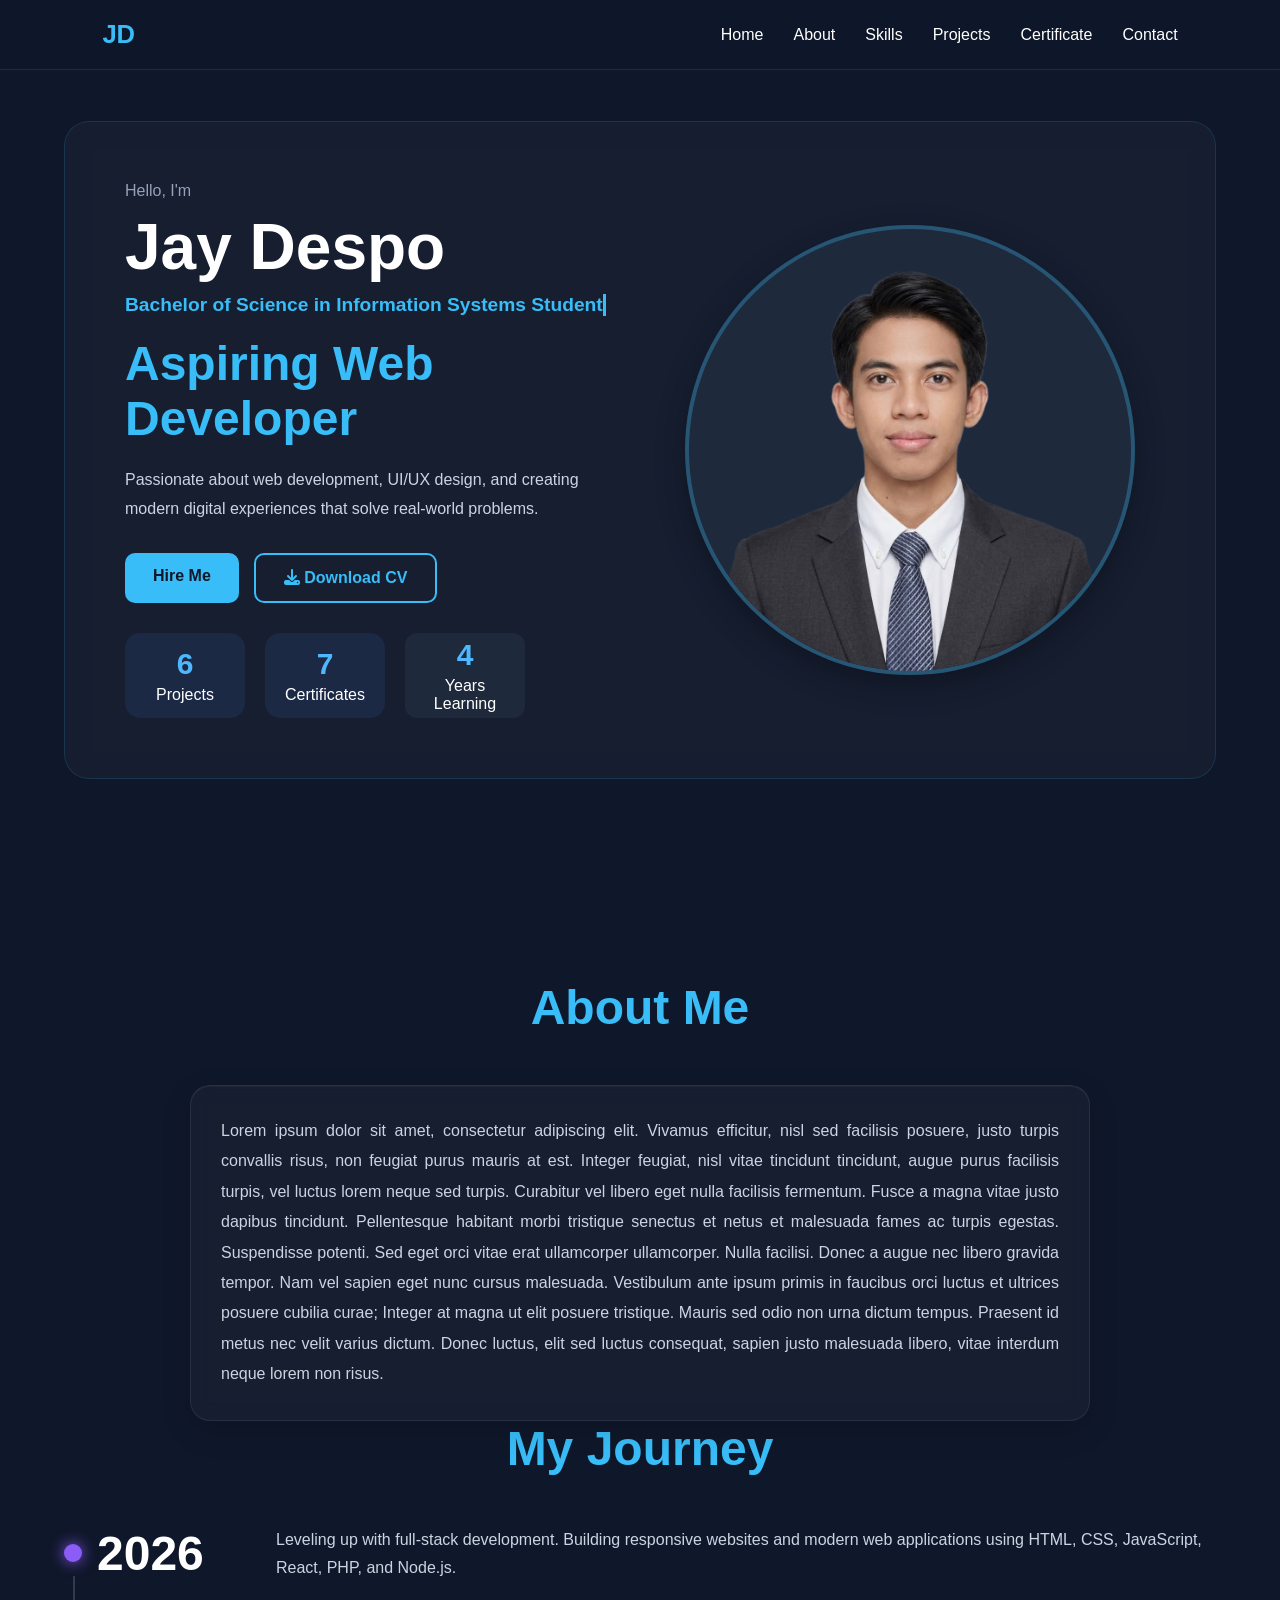
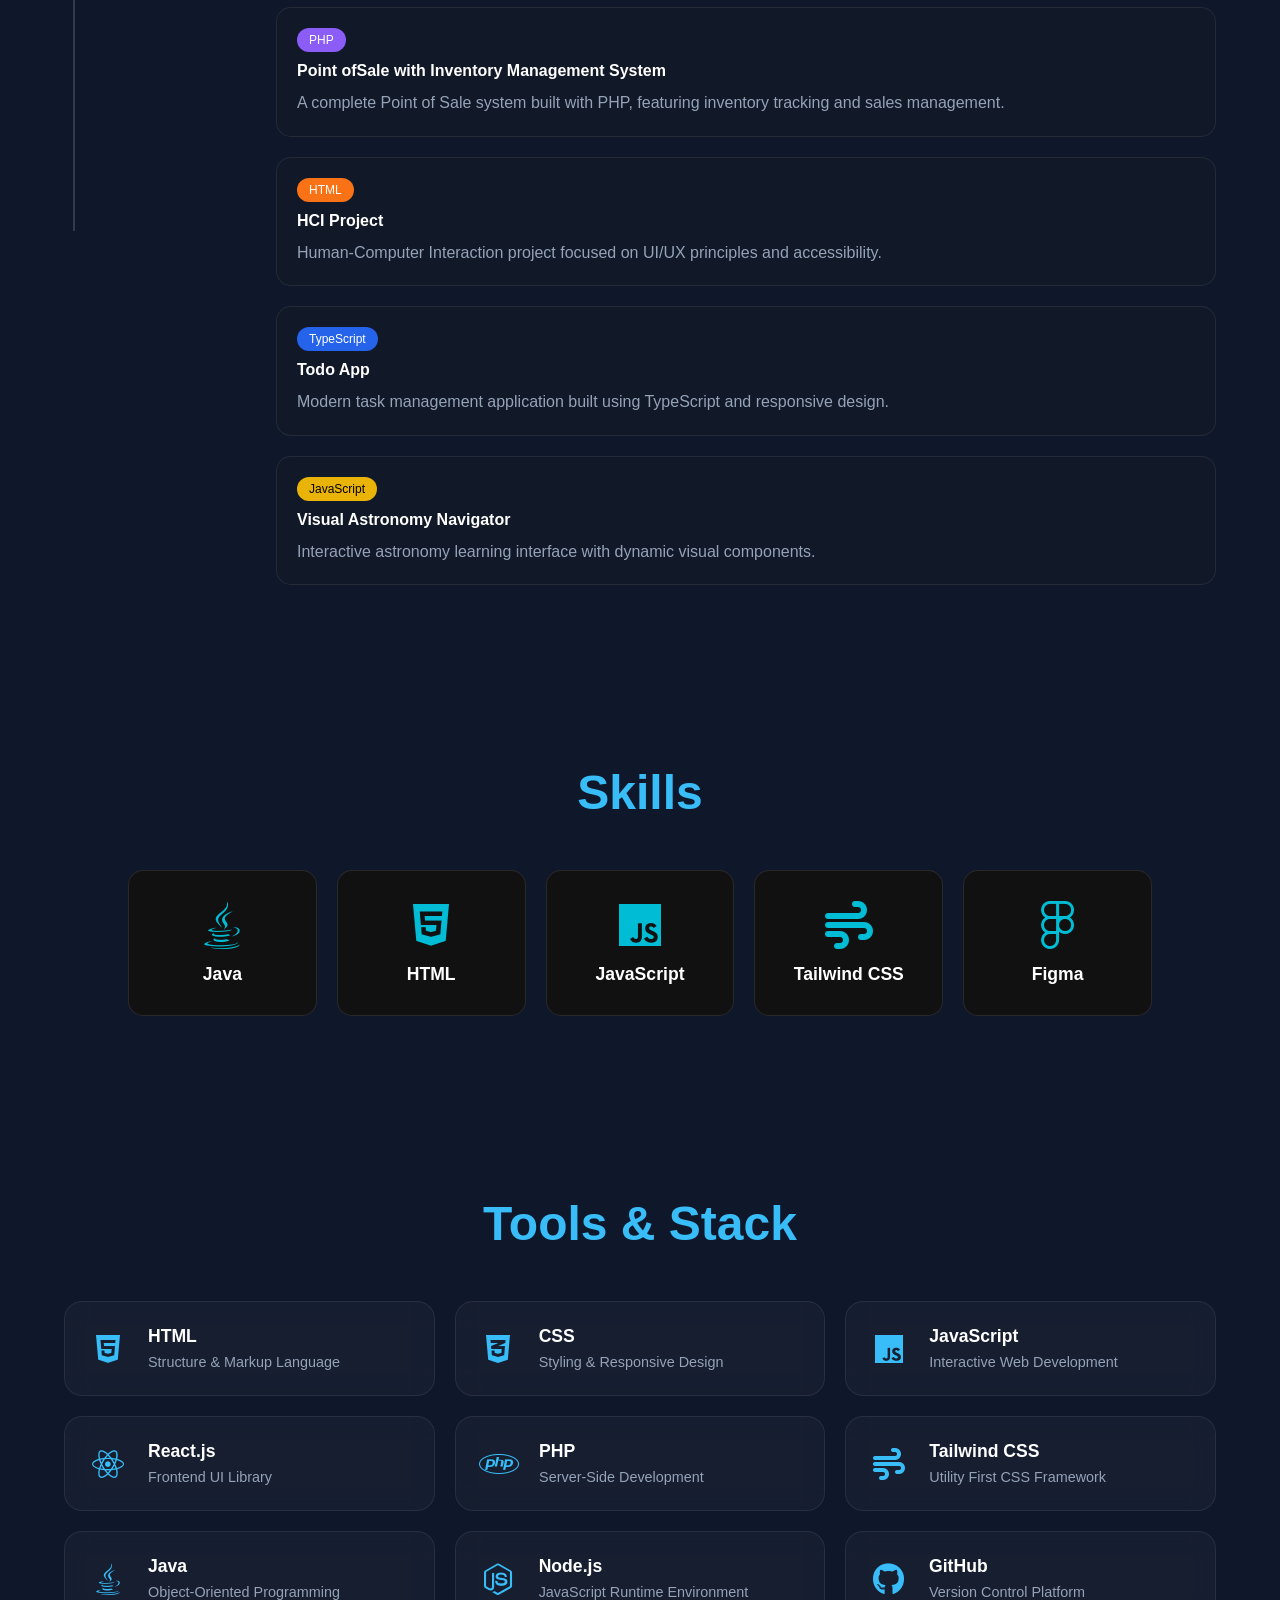
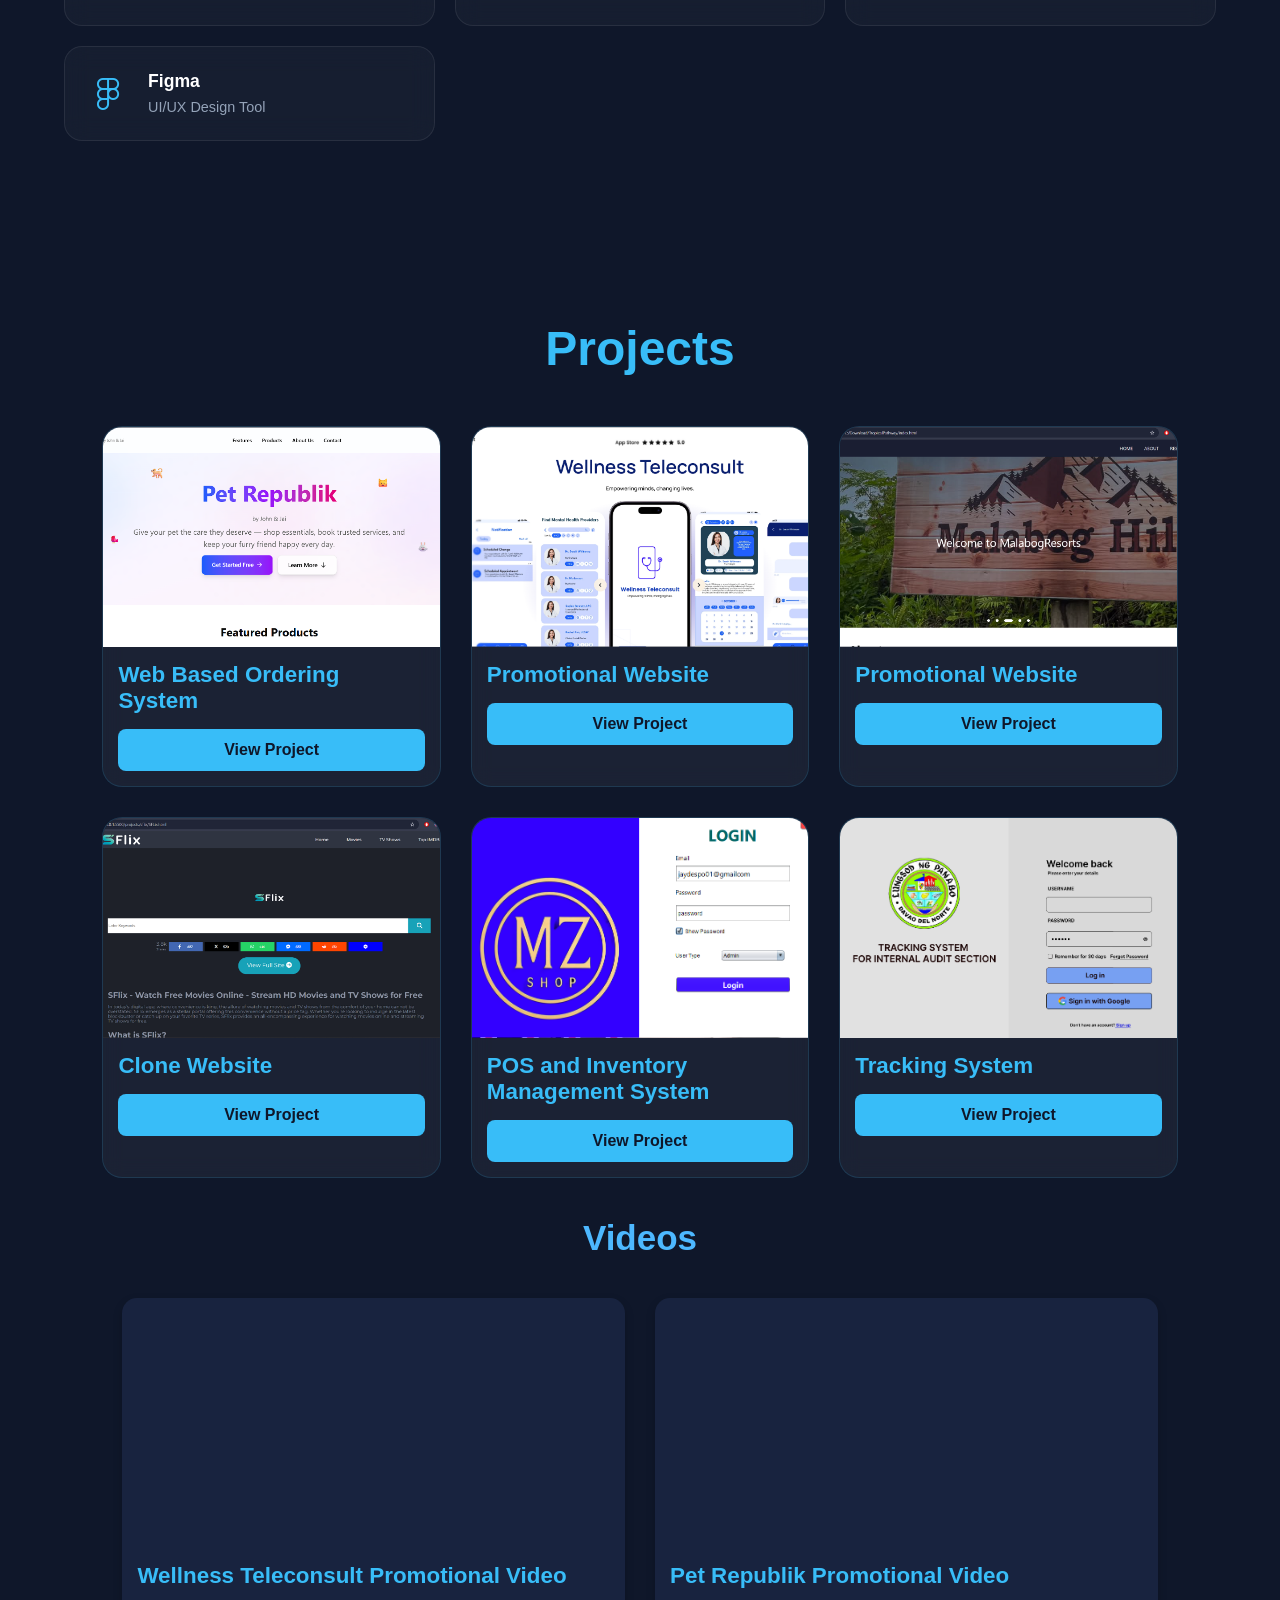
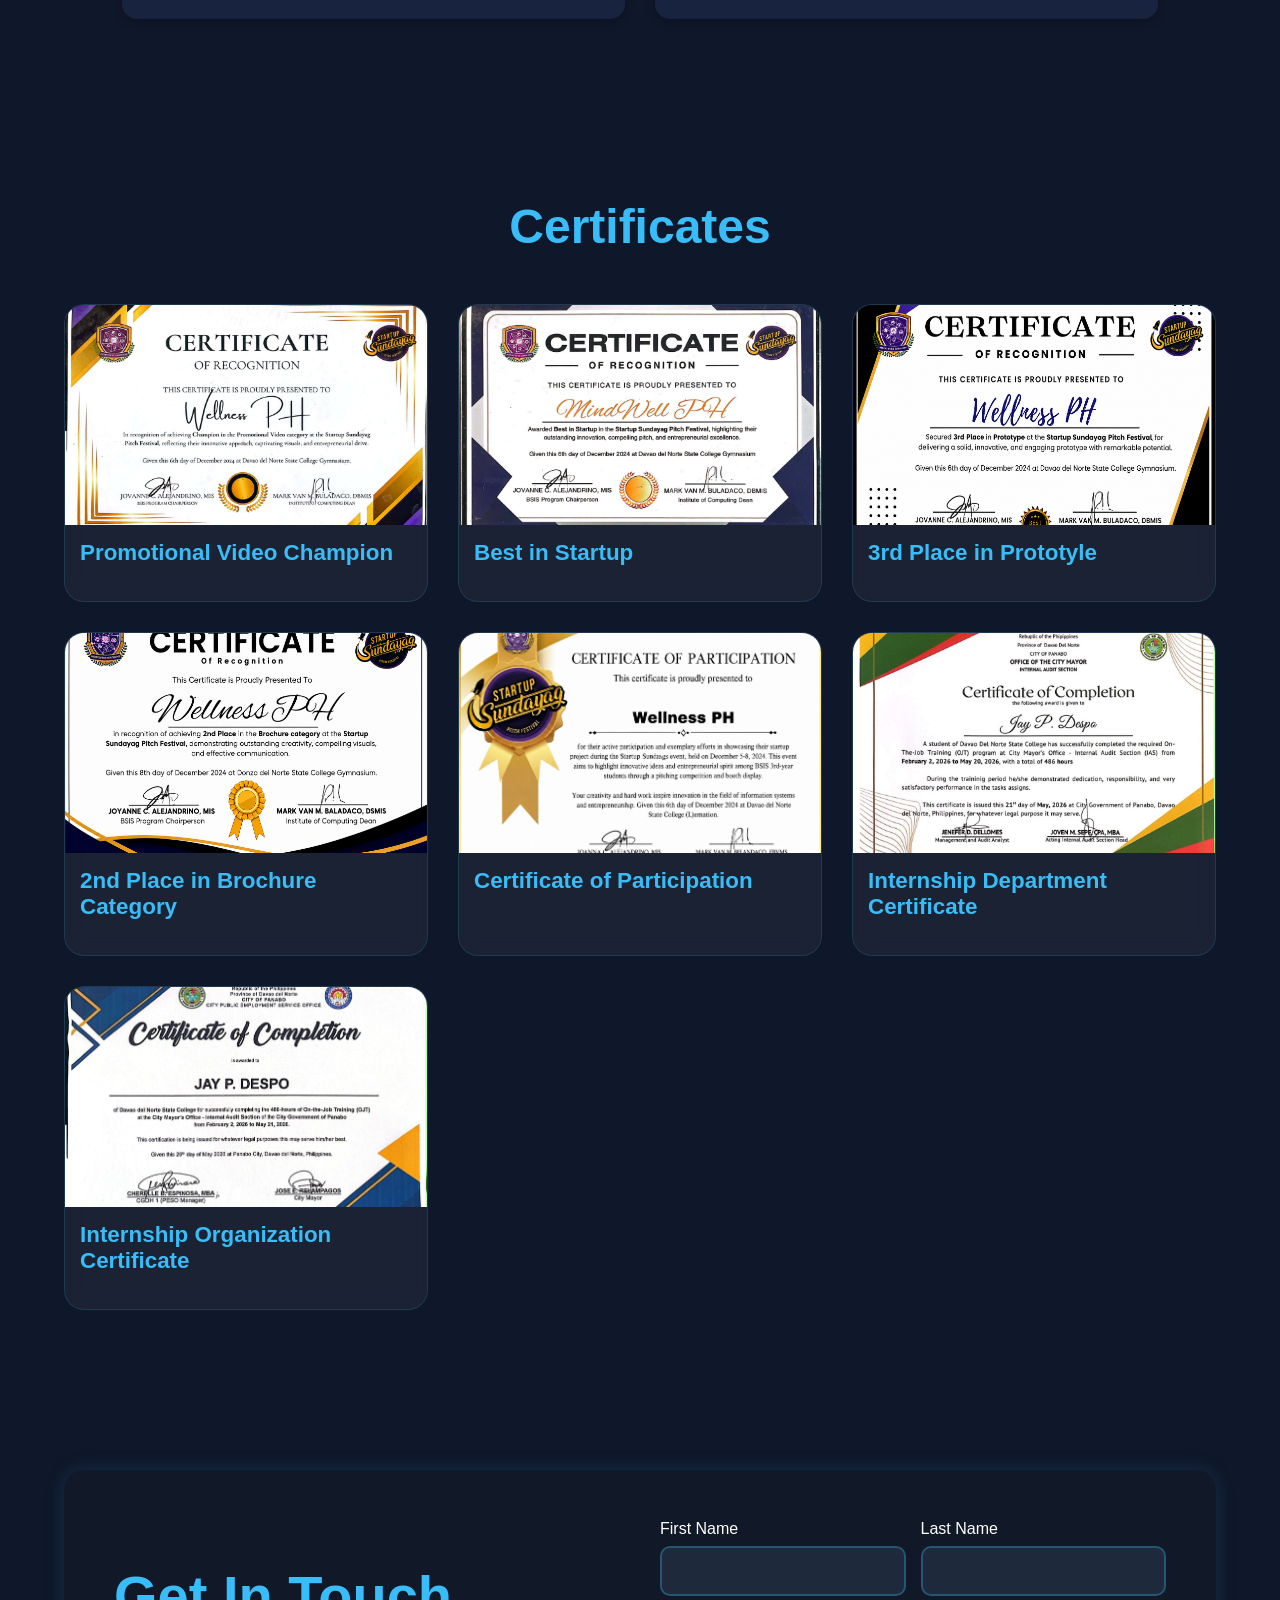
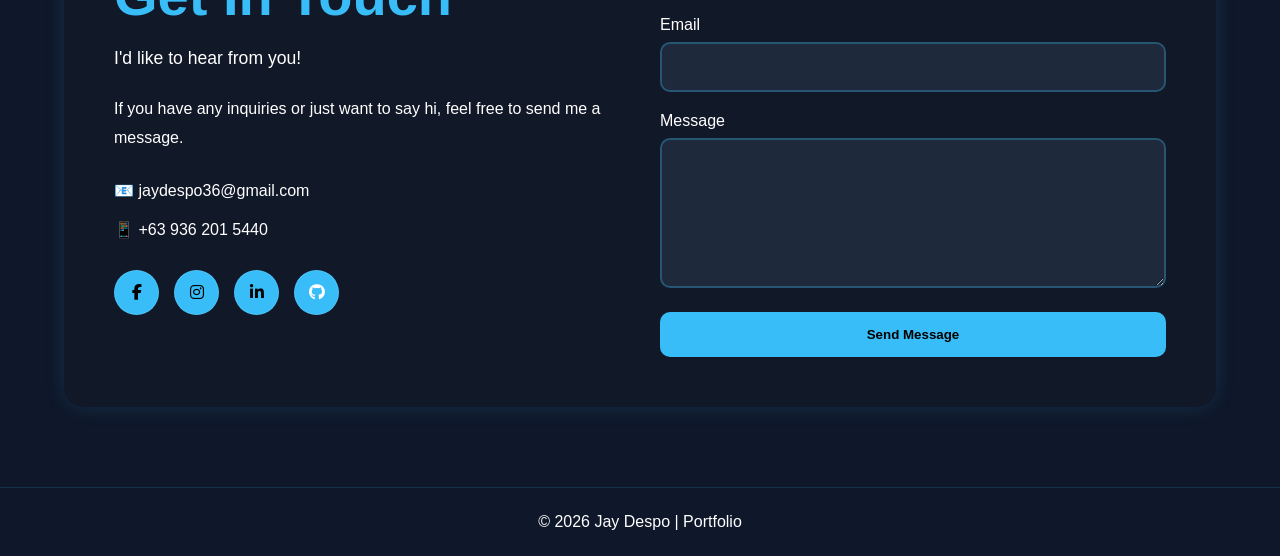
==== commit ef2d9e70: "Update index.html" ====
--- a/index.html
+++ b/index.html
@@ -77,7 +77,7 @@
             <div class="stats">
 
                 <a href="#projects" class="stat-box">
-                    <h3>8</h3>
+                    <h3>6</h3>
                     <p>Projects</p>
                 </a>
 
